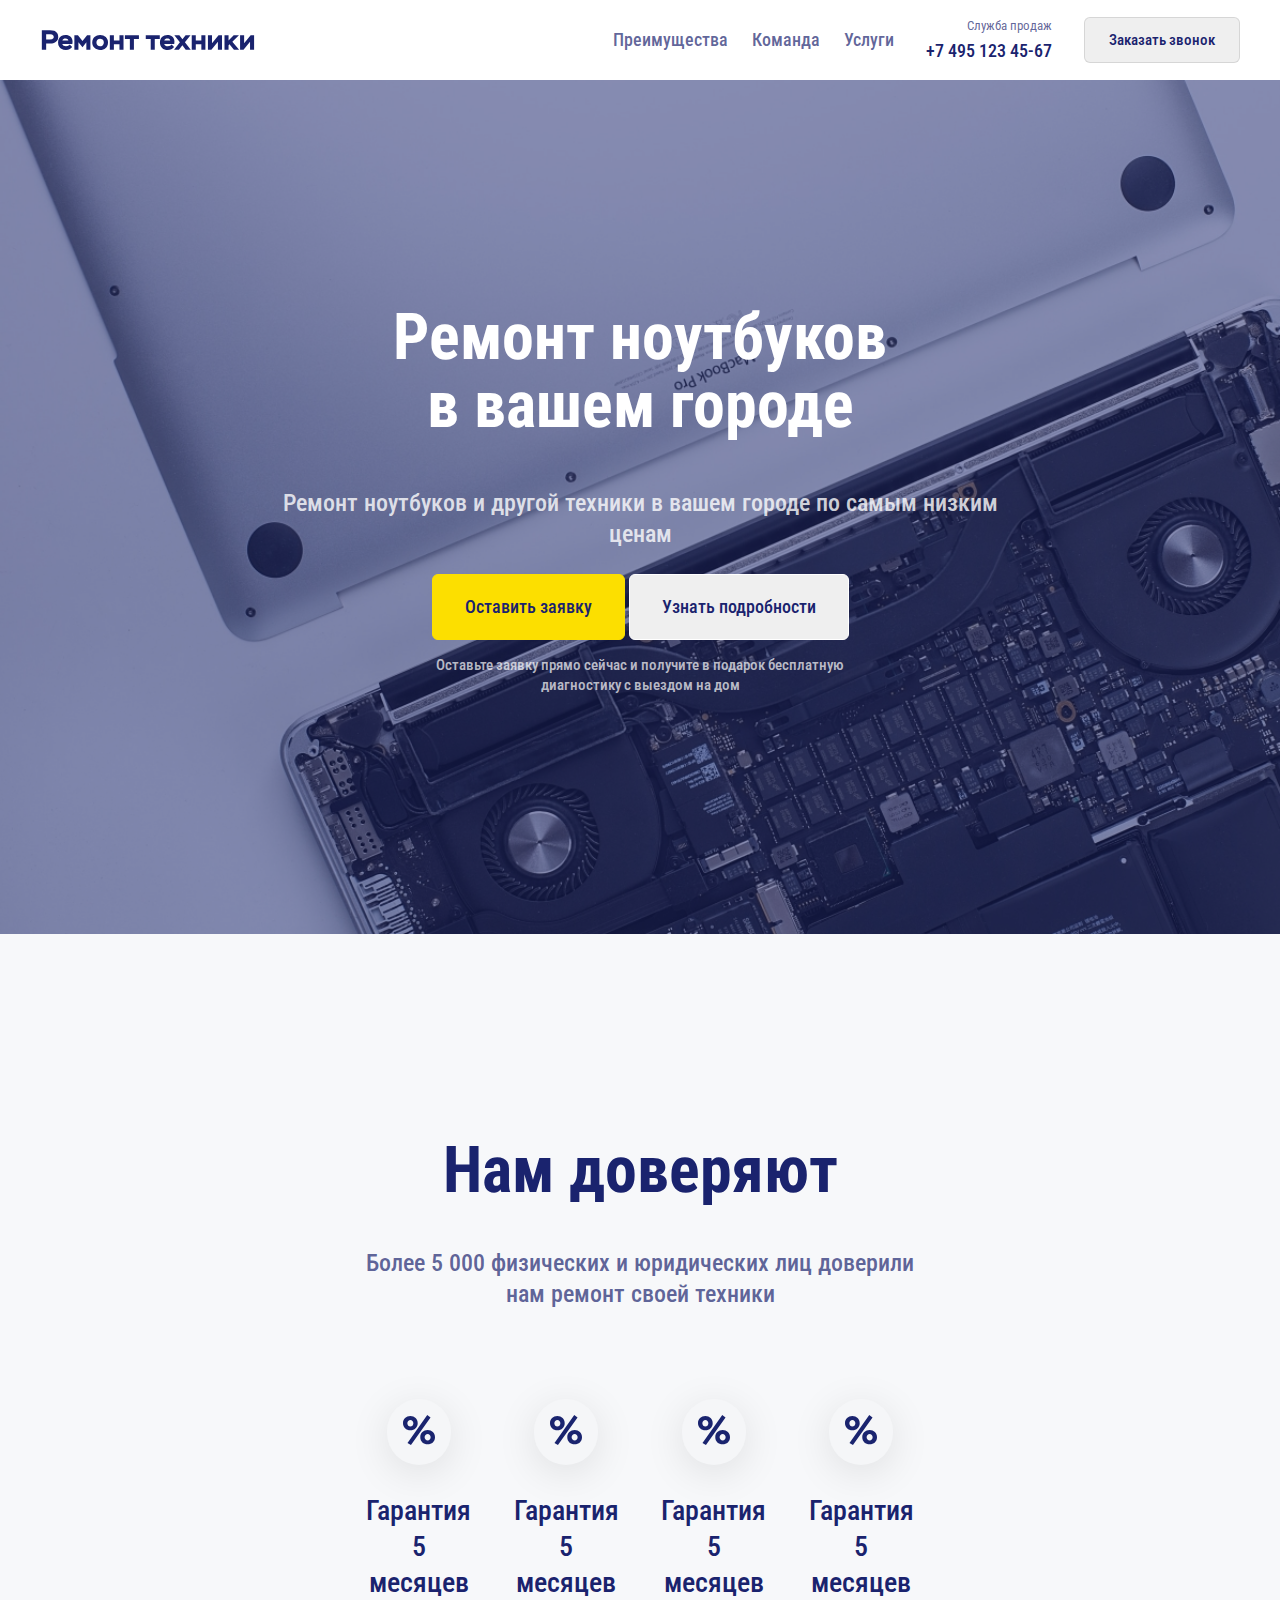
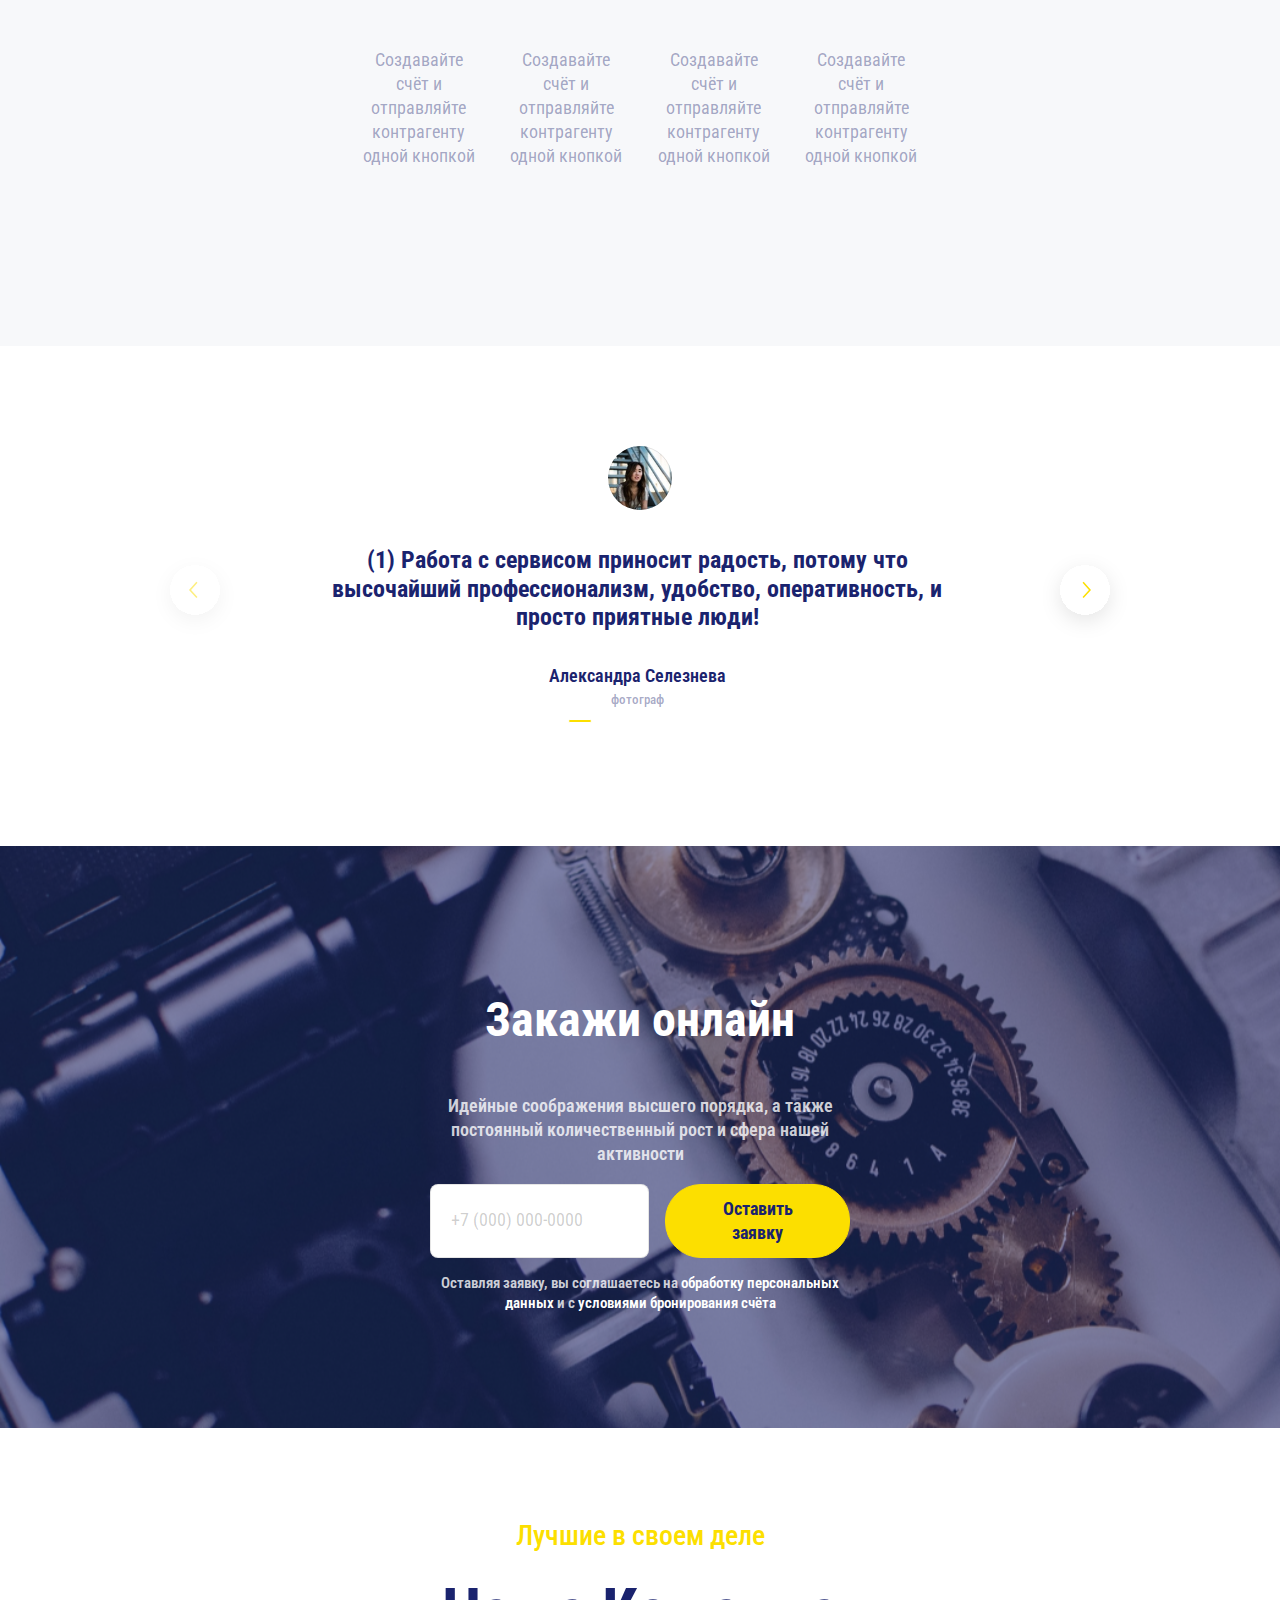
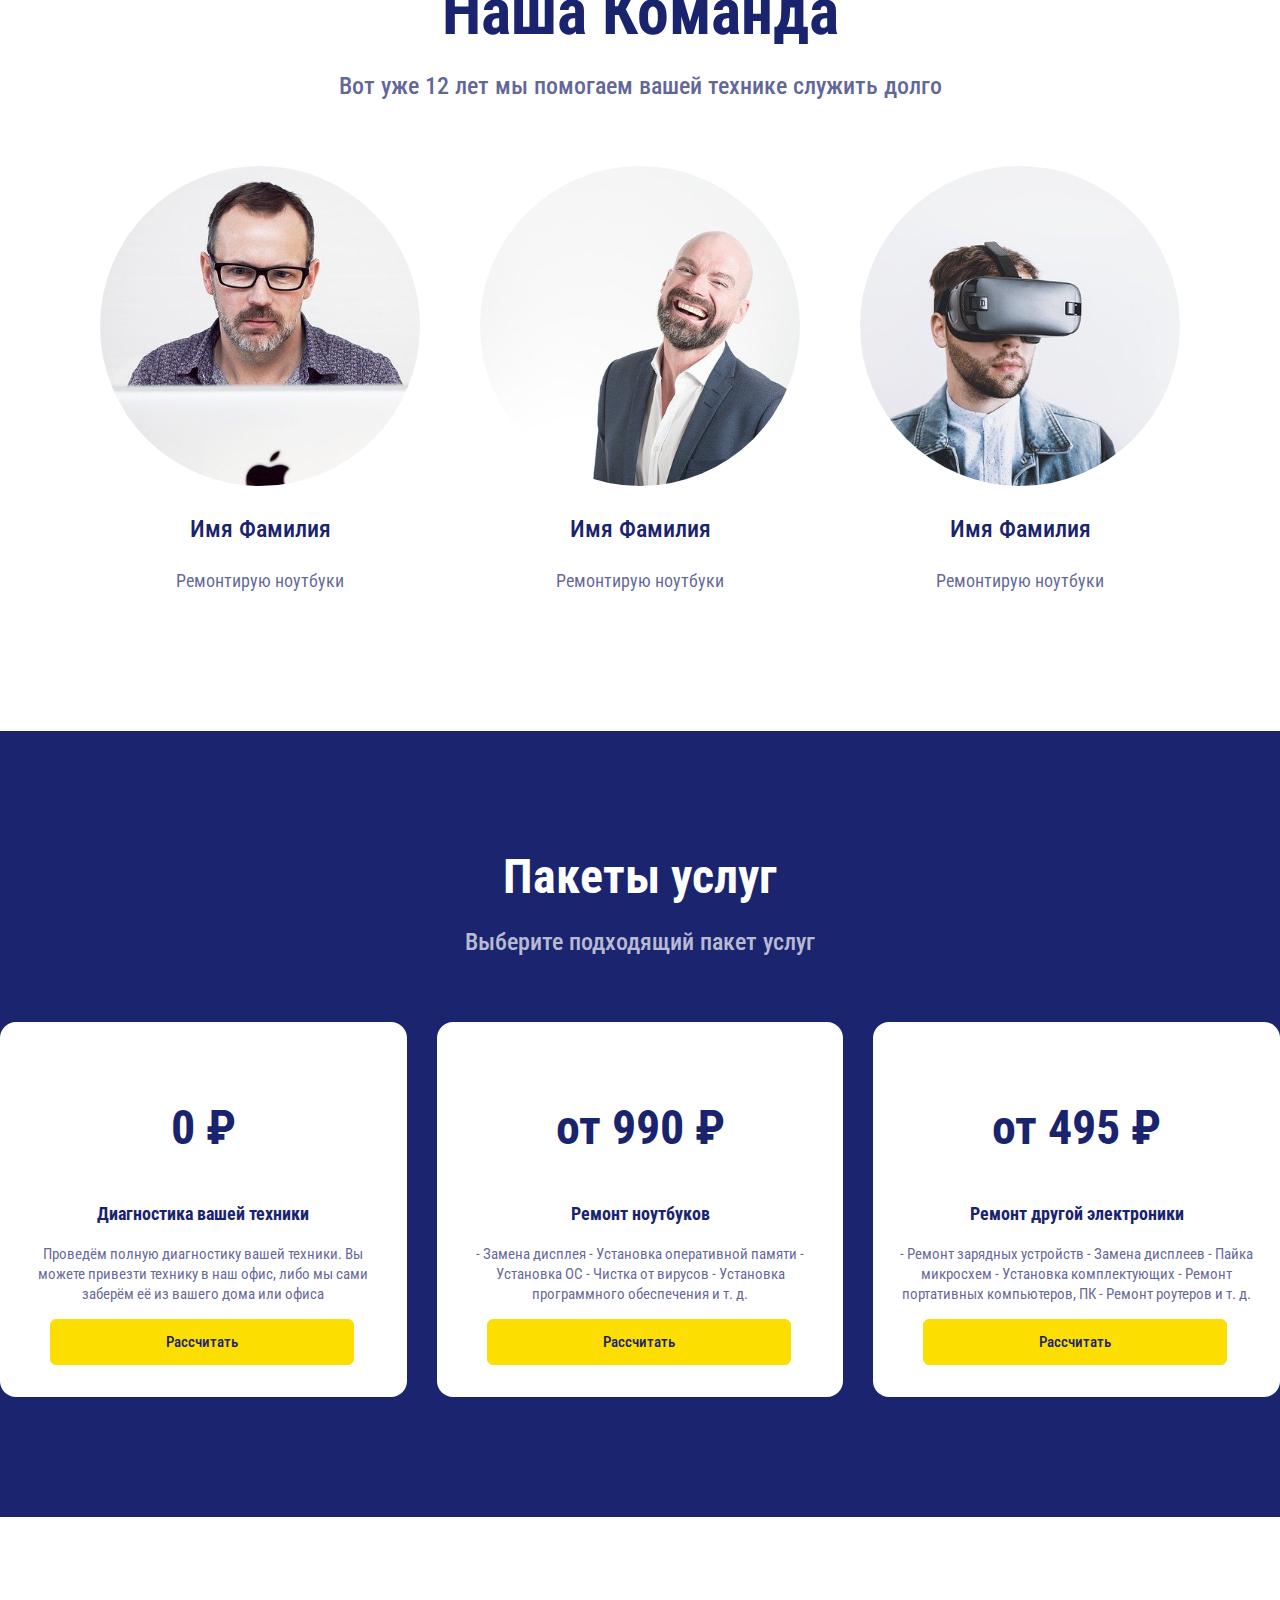
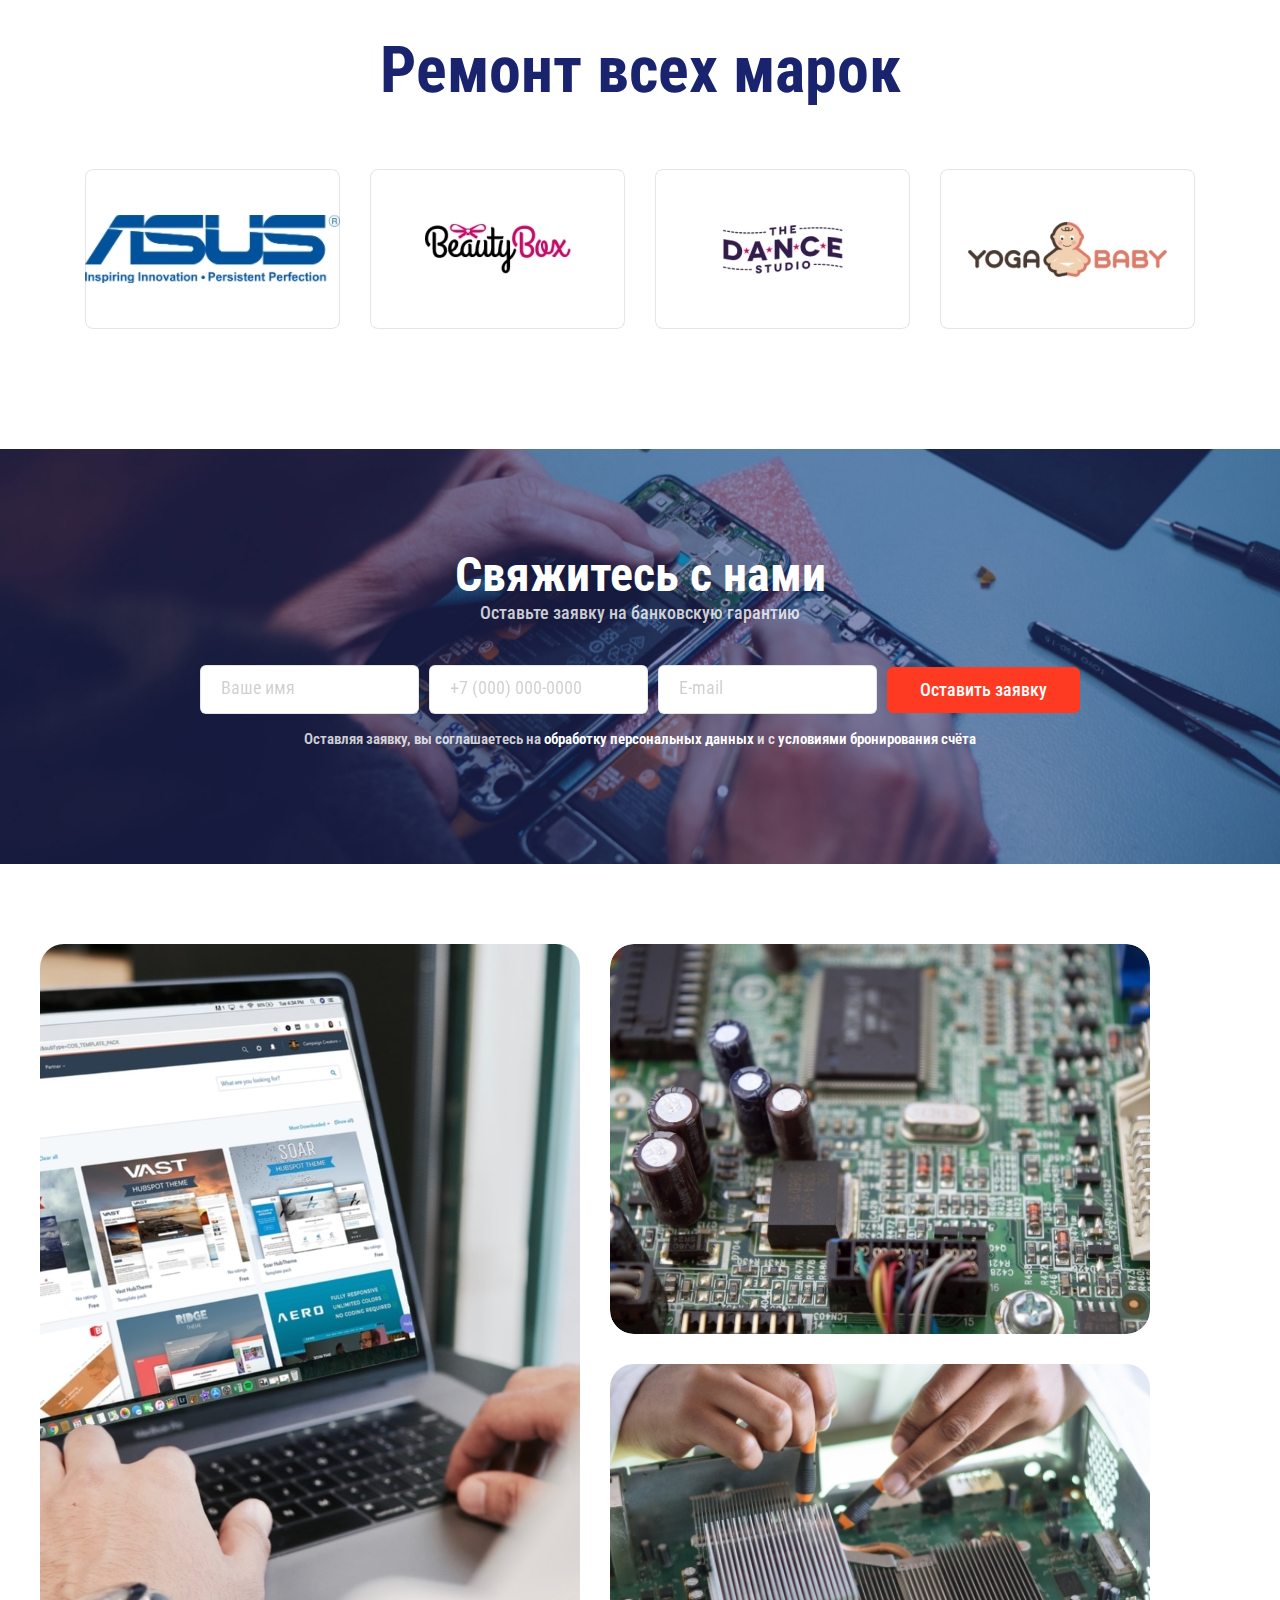
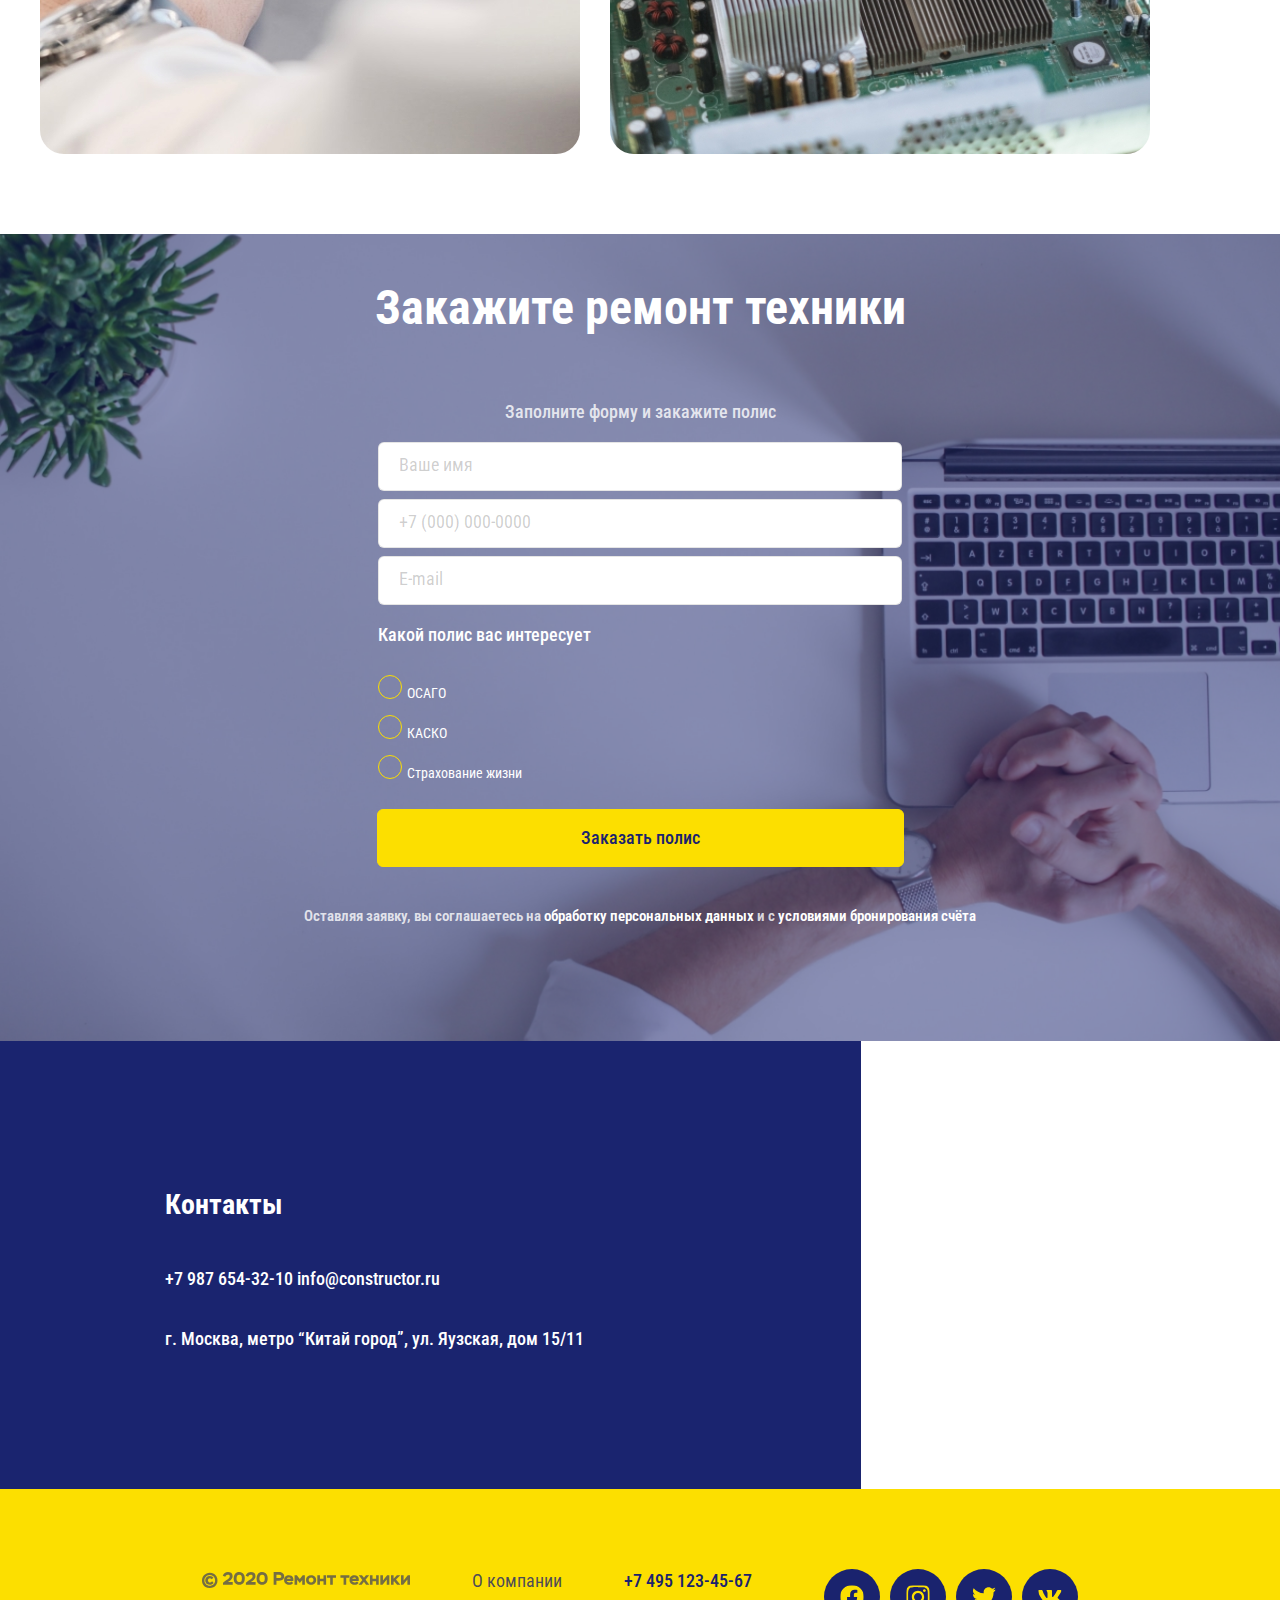
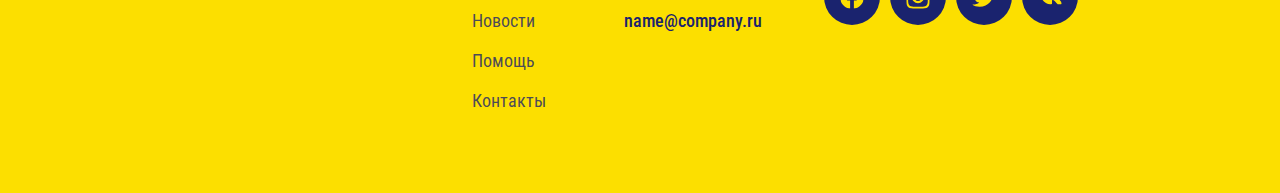
==== index.html @ 6f34d204 "first commit" ====
<!DOCTYPE html>
<html lang="en">

<head>
    <meta charset="UTF-8">
    <meta http-equiv="X-UA-Compatible" content="IE=edgr">
    <meta name="viewport" content="width=device-width, initial-scale=1.0">
    <link rel="preconnect" href="https://fonts.googleapis.com">
    <link rel="preconnect" href="https://fonts.gstatic.com" crossorigin>
    <link href="https://fonts.googleapis.com/css2?family=Roboto+Condensed:ital,wght@0,100..900;1,100..900&display=swap"
        rel="stylesheet">
    <link rel="stylesheet" href="index.css">
    <title>laptop repair</title>
</head>

<body>
    <div class="top center">
        <img src="img/logo.svg" alt="logo" class="top__logo">
        <div class="top__info">
            <div class="top__link_info">
                <a class="top__link" href="">Преимущества</a>
                <a class="top__link" href="">Команда</a>
                <a class="top__link" href="">Услуги</a>
            </div>
            <div class="top__contact_box">
                <p class="top__contact">Служба продаж</p>
                <p class="top__contact_number">+7 495 123 45-67</p>
            </div>
            <button class="top__button" type="button">Заказать звонок</button>
        </div>
    </div>
    <header class="header">
        <div class="header__box center">
            <div class="header__title">
                <h1 class="header__heading">Ремонт ноутбуков в вашем городе</h1>
                <p class="header__text">Ремонт ноутбуков и другой техники в вашем городе по самым низким ценам</p>
            </div>
            <div>
                <button class="header__button header__button_application" type="button">Оставить заявку</button>
                <button class="header__button" type="button">Узнать подробности</button>
            </div>
            <p class="header__info">Оставьте заявку прямо сейчас и получите в подарок бесплатную диагностику с
                выездом
                на дом</p>
        </div>
    </header>
    <div class="trust center">
        <div class="trust__info">
            <h1 class="trust__info_title">Нам доверяют</h1>
            <p class="trust__info_text">Более 5 000 физических и юридических лиц доверили нам ремонт своей техники</p>
        </div>
        <div class="trust__box">
            <div class="trust__box_services">
                <a class="trust__box_img" href=""><svg width="32.000000" height="30.000000" viewBox="0 0 32 30"
                        fill="none" xmlns="http://www.w3.org/2000/svg" xmlns:xlink="http://www.w3.org/1999/xlink">
                        <desc>
                            Created with Pixso.
                        </desc>
                        <defs />
                        <path id="%"
                            d="M4.49 27.91L7.95 30L27.54 2.48L24.24 0L4.49 27.91ZM0 8.14C0 12.31 3.18 15.24 7.37 15.24C11.56 15.24 14.71 12.31 14.71 8.14C14.71 3.93 11.56 1 7.37 1C3.18 1 0 3.93 0 8.14ZM4.34 8.14C4.34 6.17 5.76 4.89 7.37 4.89C8.98 4.89 10.37 6.17 10.37 8.14C10.37 10.14 9.02 11.43 7.37 11.43C5.8 11.43 4.34 10.14 4.34 8.14ZM17.28 22.21C17.28 26.39 20.47 29.35 24.66 29.35C28.81 29.35 32 26.39 32 22.21C32 18 28.81 15.12 24.66 15.12C20.47 15.12 17.28 18 17.28 22.21ZM21.62 22.21C21.62 20.21 23.04 18.93 24.66 18.93C26.23 18.93 27.65 20.21 27.65 22.21C27.65 24.18 26.27 25.46 24.66 25.46C23.08 25.46 21.62 24.18 21.62 22.21Z"
                            fill="#1A246F" fill-opacity="1.000000" fill-rule="nonzero" />
                    </svg>
                </a>
                <div class="trust__box_info">
                    <p class="trust__box_title">Гарантия 5 месяцев</p>
                    <p class="trust__box_text">Создавайте счёт и отправляйте контрагенту одной кнопкой</p>
                </div>
            </div>
            <div class="trust__box_services">
                <a class="trust__box_img" href=""><svg width="32.000000" height="30.000000" viewBox="0 0 32 30"
                        fill="none" xmlns="http://www.w3.org/2000/svg" xmlns:xlink="http://www.w3.org/1999/xlink">
                        <desc>
                            Created with Pixso.
                        </desc>
                        <defs />
                        <path id="%"
                            d="M4.49 27.91L7.95 30L27.54 2.48L24.24 0L4.49 27.91ZM0 8.14C0 12.31 3.18 15.24 7.37 15.24C11.56 15.24 14.71 12.31 14.71 8.14C14.71 3.93 11.56 1 7.37 1C3.18 1 0 3.93 0 8.14ZM4.34 8.14C4.34 6.17 5.76 4.89 7.37 4.89C8.98 4.89 10.37 6.17 10.37 8.14C10.37 10.14 9.02 11.43 7.37 11.43C5.8 11.43 4.34 10.14 4.34 8.14ZM17.28 22.21C17.28 26.39 20.47 29.35 24.66 29.35C28.81 29.35 32 26.39 32 22.21C32 18 28.81 15.12 24.66 15.12C20.47 15.12 17.28 18 17.28 22.21ZM21.62 22.21C21.62 20.21 23.04 18.93 24.66 18.93C26.23 18.93 27.65 20.21 27.65 22.21C27.65 24.18 26.27 25.46 24.66 25.46C23.08 25.46 21.62 24.18 21.62 22.21Z"
                            fill="#1A246F" fill-opacity="1.000000" fill-rule="nonzero" />
                    </svg>
                </a>
                <div class="trust__box_info">
                    <p class="trust__box_title">Гарантия 5 месяцев</p>
                    <p class="trust__box_text">Создавайте счёт и отправляйте контрагенту одной кнопкой</p>
                </div>
            </div>
            <div class="trust__box_services">
                <a class="trust__box_img" href=""><svg width="32.000000" height="30.000000" viewBox="0 0 32 30"
                        fill="none" xmlns="http://www.w3.org/2000/svg" xmlns:xlink="http://www.w3.org/1999/xlink">
                        <desc>
                            Created with Pixso.
                        </desc>
                        <defs />
                        <path id="%"
                            d="M4.49 27.91L7.95 30L27.54 2.48L24.24 0L4.49 27.91ZM0 8.14C0 12.31 3.18 15.24 7.37 15.24C11.56 15.24 14.71 12.31 14.71 8.14C14.71 3.93 11.56 1 7.37 1C3.18 1 0 3.93 0 8.14ZM4.34 8.14C4.34 6.17 5.76 4.89 7.37 4.89C8.98 4.89 10.37 6.17 10.37 8.14C10.37 10.14 9.02 11.43 7.37 11.43C5.8 11.43 4.34 10.14 4.34 8.14ZM17.28 22.21C17.28 26.39 20.47 29.35 24.66 29.35C28.81 29.35 32 26.39 32 22.21C32 18 28.81 15.12 24.66 15.12C20.47 15.12 17.28 18 17.28 22.21ZM21.62 22.21C21.62 20.21 23.04 18.93 24.66 18.93C26.23 18.93 27.65 20.21 27.65 22.21C27.65 24.18 26.27 25.46 24.66 25.46C23.08 25.46 21.62 24.18 21.62 22.21Z"
                            fill="#1A246F" fill-opacity="1.000000" fill-rule="nonzero" />
                    </svg>
                </a>
                <div class="trust__box_info">
                    <p class="trust__box_title">Гарантия 5 месяцев</p>
                    <p class="trust__box_text">Создавайте счёт и отправляйте контрагенту одной кнопкой</p>
                </div>
            </div>
            <div class="trust__box_services">
                <a class="trust__box_img" href=""><svg width="32.000000" height="30.000000" viewBox="0 0 32 30"
                        fill="none" xmlns="http://www.w3.org/2000/svg" xmlns:xlink="http://www.w3.org/1999/xlink">
                        <desc>
                            Created with Pixso.
                        </desc>
                        <defs />
                        <path id="%"
                            d="M4.49 27.91L7.95 30L27.54 2.48L24.24 0L4.49 27.91ZM0 8.14C0 12.31 3.18 15.24 7.37 15.24C11.56 15.24 14.71 12.31 14.71 8.14C14.71 3.93 11.56 1 7.37 1C3.18 1 0 3.93 0 8.14ZM4.34 8.14C4.34 6.17 5.76 4.89 7.37 4.89C8.98 4.89 10.37 6.17 10.37 8.14C10.37 10.14 9.02 11.43 7.37 11.43C5.8 11.43 4.34 10.14 4.34 8.14ZM17.28 22.21C17.28 26.39 20.47 29.35 24.66 29.35C28.81 29.35 32 26.39 32 22.21C32 18 28.81 15.12 24.66 15.12C20.47 15.12 17.28 18 17.28 22.21ZM21.62 22.21C21.62 20.21 23.04 18.93 24.66 18.93C26.23 18.93 27.65 20.21 27.65 22.21C27.65 24.18 26.27 25.46 24.66 25.46C23.08 25.46 21.62 24.18 21.62 22.21Z"
                            fill="#1A246F" fill-opacity="1.000000" fill-rule="nonzero" />
                    </svg>
                </a>
                <div class="trust__box_info">
                    <p class="trust__box_title">Гарантия 5 месяцев</p>
                    <p class="trust__box_text">Создавайте счёт и отправляйте контрагенту одной кнопкой</p>
                </div>
            </div>
        </div>
    </div>
    <div class="slider__box">
        <div class="slider" role="region" aria-label="Паттерны">
            <div class="slides" aria-live="polite">
                <div class="slide" role="group" aria-labelledby="item-1-label" id="carousel-item-1">
                    <img src="img/slider-img-1.svg" alt="слайд-1">
                    <div class="slider__info_box">
                        <p class="slide__info_text">(1) Работа с сервисом приносит радость, потому что высочайший
                            профессионализм,
                            удобство,
                            оперативность, и просто приятные люди!</p>
                        <p class="slide__info_name">Александра Селезнева</p>
                        <p class="slide__info_job">фотограф</p>
                    </div>
                </div>
                <div class="slide" role="group" aria-labelledby="item-2-label" id="carousel-item-2">
                    <img src="img/slider-img-1.svg" alt="слайд-2">
                    <div class="slider__info_box">
                        <p class="slide__info_text">(2) Работа с сервисом приносит радость, потому что высочайший
                            профессионализм,
                            удобство,
                            оперативность, и просто приятные люди!</p>
                        <p class="slide__info_name">Александра Селезнева</p>
                        <p class="slide__info_job">фотограф</p>
                    </div>
                </div>
                <div class="slide" role="group" aria-labelledby="item-3-label" id="carousel-item-3">
                    <img src="img/slider-img-1.svg" alt="слайд-3">
                    <div class="slider__info_box">
                        <p class="slide__info_text">(3) Работа с сервисом приносит радость, потому что высочайший
                            профессионализм,
                            удобство,
                            оперативность, и просто приятные люди!</p>
                        <p class="slide__info_name">Александра Селезнева</p>
                        <p class="slide__info_job">фотограф</p>
                    </div>
                </div>
                <div class="slide" role="group" aria-labelledby="item-4-label" id="carousel-item-4">
                    <img src="img/slider-img-1.svg" alt="слайд-4">
                    <div class="slider__info_box">
                        <p class="slide__info_text">(4) Работа с сервисом приносит радость, потому что высочайший
                            профессионализм,
                            удобство,
                            оперативность, и просто приятные люди!</p>
                        <p class="slide__info_name">Александра Селезнева</p>
                        <p class="slide__info_job">фотограф</p>
                    </div>
                </div>
            </div>
            <div class="controls" role="group" aria-label="Управление слайдами">
                <button class="button button-radio" type="button" aria-current="true" aria-label="Показать 1 из 4">
                </button>
                <button class="button button-radio" type="button" aria-label="Показать 2 из 4">
                </button>
                <button class="button button-radio" type="button" aria-label="Показать 3 из 4">
                </button>
                <button class="button button-radio" type="button" aria-label="Показать 4 из 4">
                </button>

                <button aria-label="Предыдущий" type="button" class="button button-prev">
                </button>
                <button aria-label="Следующий" type="button" class="button button-next">
                </button>
            </div>
        </div>
    </div>
    <div class="order">
        <div class="order__box center">
            <div class="order__box_info">
                <p class="order__box_title">Закажи онлайн</p>
                <p class="order__box_text">Идейные соображения высшего порядка, а также постоянный количественный рост и
                    сфера нашей активности
                </p>
            </div>
            <div class="order__box_contact">
                <input class="order__box_input" placeholder="+7 (000) 000-0000" type="number">
                <button class="order__box_button">Оставить заявку</button>
            </div>
            <p class="order__box_info-text">Оставляя заявку, вы соглашаетесь на <a class="order__box_info-link" href="">
                    обработку персональных
                    данных </a> и
                с <a class="order__box_info-link" href="">условиями бронирования
                    счёта</a>
            </p>
        </div>
    </div>
    <div class="team center">
        <div class="team__info">
            <p class="team__info_heading">Лучшие в своем деле</p>
            <h class="team__info_title">Наша Команда</h>
            <p class="team__info_text">Вот уже 12 лет мы помогаем вашей технике служить долго</p>
        </div>
        <div class="team__img">
            <div class="team__img_box">
                <img class="team__img_info" src="img/team-img-1.svg" alt="img1">
                <p class="team__img_name">Имя Фамилия</p>
                <p class="team__img_text">Ремонтирую ноутбуки</p>
            </div>
            <div class="team__img_box">
                <img class="team__img_info" src="img/team-img-2.svg" alt="img2">
                <p class="team__img_name">Имя Фамилия</p>
                <p class="team__img_text">Ремонтирую ноутбуки</p>
            </div>
            <div class="team__img_box">
                <img class="team__img_info" src="img/team-img-3.svg" alt="img3">
                <p class="team__img_name">Имя Фамилия</p>
                <p class="team__img_text">Ремонтирую ноутбуки</p>
            </div>
        </div>
    </div>
    <div class="services">
        <div class="services__header">
            <h1 class="services__title">Пакеты услуг</h1>
            <p class="services__text">Выберите подходящий пакет услуг</p>
        </div>
        <div class="services__price">
            <div class="services__box">
                <div class="services__box_description">
                    <p class="services__box_price">0 ₽</p>
                    <p class="services__box_title">Диагностика вашей техники</p>
                    <p class="services__box_text">Проведём полную диагностику вашей техники. Вы можете привезти
                        технику
                        в
                        наш офис, либо мы сами
                        заберём её из вашего дома или офиса</p>
                    <button class="services__box_button">Рассчитать</button>
                </div>
            </div>
            <div class="services__box">
                <div class="services__box_description">
                    <p class="services__box_price">от 990 ₽</p>
                    <p class="services__box_title">Ремонт ноутбуков</p>
                    <p class="services__box_text">- Замена дисплея - Установка оперативной памяти - Установка ОС -
                        Чистка от вирусов - Установка программного обеспечения и т. д.</p>
                    <button class="services__box_button">Рассчитать</button>
                </div>
            </div>
            <div class="services__box">
                <div class="services__box_description">
                    <p class="services__box_price">от 495 ₽</p>
                    <p class="services__box_title">Ремонт другой электроники</p>
                    <p class="services__box_text">- Ремонт зарядных устройств - Замена дисплеев - Пайка микросхем -
                        Установка комплектующих - Ремонт портативных компьютеров, ПК - Ремонт роутеров и т. д.</p>
                    <button class="services__box_button">Рассчитать</button>
                </div>
            </div>
        </div>
    </div>
    <div class="repair center">
        <p class="repair__title">Ремонт всех марок</p>
        <div class="repair__box">
            <img class="repair_img" src="img/brand-1.jpeg" alt="brand1">
            <img class="repair_img" src="img/brand-2.jpeg" alt="brand2">
            <img class="repair_img" src="img/brand-3.jpeg" alt="brand3">
            <img class="repair_img" src="img/brand-4.jpeg" alt="brand4">
        </div>
    </div>
    <div class="connection">
        <p class="connection__title">Свяжитесь с нами</p>
        <p class="connection__text">Оставьте заявку на банковскую гарантию</p>
        <div class="connection__box">
            <input class="connection__box_input" placeholder="Ваше имя" type="text">
            <input class="connection__box_input" placeholder="+7 (000) 000-0000" type="number">
            <input class="connection__box_input" placeholder="E-mail" type="text">
            <button class="connection__box_button">Оставить заявку</button>
        </div>
        <p class="order__box_info-text">Оставляя заявку, вы соглашаетесь на <a class="order__box_info-link" href="">
                обработку персональных
                данных </a> и
            с <a class="order__box_info-link" href="">условиями бронирования
                счёта</a>
        </p>
    </div>
    <div class="examples center">
        <img class="examples__img" src="img/exemples-img1.jpeg" alt="exemples1">
        <div class="examples__box">
            <img class="examples__box_img" src="img/exemples-img2.jpeg" alt="examples2">
            <img class="examples__box_img" src="img/exemples-img3.jpeg" alt="examples3">
        </div>
    </div>
    <div class="arrange">
        <div class="arrange__content center">
            <p class="arrange__title">Закажите ремонт техники</p>
            <p class="arrange__text">Заполните форму и закажите полис</p>
            <div class="arrange__content_box">
                <div class="arrange__box">
                    <input class="arrange__box_input" placeholder="Ваше имя" type="text">
                    <input class="arrange__box_input" placeholder="+7 (000) 000-0000" type="number">
                    <input class="arrange__box_input" placeholder="E-mail" type="E-mail">
                </div>
                <p class="arrange__policy_title">Какой полис вас интересует</p>
                <div class="arrange__radio">
                    <div class="arrange__radio_box">
                        <input class="radio__input" type="radio" id="any" name="abc">
                        <label class="radio__label" for="any">ОСАГО</label>
                    </div>
                    <div class="arrange__radio_box">
                        <input class="radio__input" type="radio" id="any" name="abc">
                        <label class="radio__label" for="any">КАСКО</label>
                    </div>
                    <div class="arrange__radio_box">
                        <input class="radio__input" type="radio" id="any" name="abc">
                        <label class="radio__label" for="any">Страхование жизни</label>
                    </div>
                </div>
            </div>
            <button class="arrange__button">Заказать полис</button>
            <p class="order__box_info-text">Оставляя заявку, вы соглашаетесь на <a class="order__box_info-link" href="">
                    обработку персональных
                    данных </a> и
                с <a class="order__box_info-link" href="">условиями бронирования
                    счёта</a>
            </p>
        </div>
    </div>
    <div class="map">
        <div class="map__box">
            <script type="text/javascript" charset="utf-8" async
                src="https://api-maps.yandex.ru/services/constructor/1.0/js/?um=constructor%3A6948d2fee7a65cfa66e8a2515b2b5ff3cd0859ed427d94a5c1455eff07acf9b0&amp;width=705&amp;height=400&amp;lang=ru_RU&amp;scroll=true"></script>
        </div>
        <div class="map__contact">
            <p class="map__contact_title">Контакты</p>
            <p class="map__contact_info">+7 987 654-32-10 info@constructor.ru</p>
            <p class="map__contact_info">г. Москва, метро “Китай город”, ул. Яузская, дом 15/11</p>
        </div>
    </div>
    <div class="footer">
        <img class="footer__logo" src="img/footer-logo.svg" alt="footer-logo">
        <div class="footer__info">
            <a class="footer__info_link" href="">О компании</a>
            <a class="footer__info_link" href="">Новости</a>
            <a class="footer__info_link" href="">Помощь</a>
            <a class="footer__info_link" href="">Контакты</a>
        </div>
        <div class="footer__contact">
            <a class="footer__contact_link" href="">+7 495 123-45-67</a>
            <a class="footer__contact_link" href="">name@company.ru</a>
        </div>
        <div class="footer__img">
            <img class="footer__img_info" src="img/footer-img-1.svg" alt="">
            <img class="footer__img_info" src="img/footer-img-2.svg" alt="">
            <img class="footer__img_info" src="img/footer-img-3.svg" alt="">
            <img class="footer__img_info" src="img/footer-img-4.svg" alt="">
        </div>
    </div>
    <script>
        document.addEventListener('DOMContentLoaded', function () {
            const slider = document.querySelector('.slider')
            const slides = slider.querySelectorAll('.slide')
            const activeSlides = 'slide--active'
            const slideCount = slides.length
            const controlButtons = slider.querySelectorAll('.button-radio')
            const prevButton = slider.querySelector('.button-prev')
            const nextButton = slider.querySelector('.button-next')
            const activeButton = 'active'
            const inactiveButton = 'aria-disabled'
            const currentButton = 'aria-current'
            let currentSlide = 0

            function updateSlider() {
                slides.forEach((slide, index) => {
                    if (index === currentSlide) {
                        slide.classList.add(activeSlides)
                    } else {
                        slide.classList.remove(activeSlides)
                    }
                })

                controlButtons.forEach((button, index) => {
                    if (index === currentSlide) {
                        button.classList.add(activeButton)
                        button.setAttribute(currentButton, true)
                    } else {
                        button.classList.remove(activeButton)
                        button.removeAttribute(currentButton, true)
                    }

                    prevButton.setAttribute(inactiveButton, currentSlide === 0)
                    nextButton.setAttribute(inactiveButton, currentSlide === slideCount - 1)
                })
            }

            controlButtons.forEach((button, index) => {
                button.addEventListener('click', () => {
                    if (index < slideCount) {
                        currentSlide = index
                        updateSlider()
                    }
                })
            })

            prevButton.addEventListener('click', () => {
                if (currentSlide > 0) {
                    currentSlide--
                    updateSlider()
                }
            })

            nextButton.addEventListener('click', () => {
                if (currentSlide < slideCount - 1) {
                    currentSlide++
                    updateSlider()
                }
            })

            slider.addEventListener('keydown', function (event) {
                if (event.key === 'ArrowLeft' && currentSlide > 0) {
                    currentSlide--
                    updateSlider()
                } else if (event.key === 'ArrowRight' && currentSlide < slideCount - 1) {
                    currentSlide++
                    updateSlider()
                }
            })

            updateSlider()
        })

    </script>
</body>

</html>
---- index.css ----
body {
  margin: 0;
  padding: 0;
}

.center {
  padding-left: calc(50% - 600px);
  padding-right: calc(50% - 600px);
}

.top {
  display: flex;
  align-items: center;
  justify-content: space-between;
  padding-top: 17px;
  padding-bottom: 17px;
}

.top__info {
  display: flex;
  align-items: center;
  gap: 32px;
}

.top__link {
  color: rgba(26, 35, 110, 0.7);
  font-family: Roboto Condensed;
  font-size: 18px;
  font-weight: 500;
  line-height: 24px;
  letter-spacing: 0%;
  text-align: right;
  text-decoration: none;
}

.top__contact_box {
  display: flex;
  flex-direction: column;
  gap: 4px;
}

.top__contact {
  margin: 0;
  color: rgba(26, 35, 110, 0.7);
  font-family: Roboto Condensed;
  font-size: 13px;
  font-weight: 400;
  line-height: 18px;
  letter-spacing: 0%;
  text-align: right;
}

.top__contact_number {
  margin: 0;
  color: rgb(26, 35, 110);
  font-family: Roboto Condensed;
  font-size: 18px;
  font-weight: 500;
  line-height: 24px;
  letter-spacing: 0%;
  text-align: right;
}

.top__button {
  cursor: pointer;
  padding: 12px 24px 12px 24px;
  box-sizing: border-box;
  border: 1px solid rgba(0, 0, 0, 0.1);
  border-radius: 6px;
  color: rgb(26, 35, 110);
  font-family: Roboto Condensed;
  font-size: 15px;
  font-weight: 500;
  line-height: 20px;
  letter-spacing: 0%;
  text-align: left;
  transition-duration: 0.5s;
}

.top__button:hover {
  color: white;
  background-color: rgb(26, 35, 110);
}

.top__link_info {
  display: flex;
  gap: 24px;
}

.header {
  background-image: url(img/top-background-img.jpeg);
  background-repeat: no-repeat;
  background-size: cover;
}

.header__box {
  padding: 224px 260px 224px 260px;
  background: rgba(26, 35, 110, 0.5);
  display: flex;
  flex-direction: column;
  align-items: center;
}

.header__title {
  gap: 24px;
  display: flex;
  flex-direction: column;
  align-items: center;
}

.header__heading {
  margin: 0;
  width: 500px;
  color: rgb(255, 255, 255);
  font-family: Roboto Condensed;
  font-size: 64px;
  font-weight: 700;
  line-height: 68px;
  letter-spacing: 0%;
  text-align: center;
}

.header__text {
  color: rgba(255, 255, 255, 0.8);
  font-family: Roboto Condensed;
  font-size: 24px;
  font-weight: 500;
  line-height: 130%;
  letter-spacing: 0%;
  text-align: center;
}

.header__button {
  cursor: pointer;
  border: 1px solid white;
  box-sizing: border-box;
  border-radius: 6px;
  padding: 20px 32px 20px 32px;
  color: rgb(26, 35, 110);
  font-family: Roboto Condensed;
  font-size: 18px;
  font-weight: 500;
  line-height: 24px;
  letter-spacing: 0%;
  text-align: center;
  transition-duration: 0.5s;
}

.header__button:hover {
  background-color: rgb(26, 35, 110);
  color: white;
  border: 1px solid rgb(26, 35, 110);
}

.header__button_application {
  border: 1px solid rgb(252, 223, 0);
  background: rgb(252, 223, 0);
}

.header__button_application:hover {
  border: 1px solid rgb(26, 35, 110);
  background-color: rgb(26, 35, 110);
  color: rgb(252, 223, 0);
}

.header__info {
  width: 466px;
  color: rgba(255, 255, 255, 0.7);
  font-family: Roboto Condensed;
  font-size: 15px;
  font-weight: 500;
  line-height: 20px;
  letter-spacing: 0%;
  text-align: center;
}

.trust {
  display: flex;
  flex-direction: column;
  gap: 64px;
  background: rgb(247, 248, 250);
  padding: 160px 360px 160px 360px;
}

.trust__info_title {
  color: rgb(26, 35, 110);
  font-family: Roboto Condensed;
  font-size: 64px;
  font-weight: 700;
  line-height: 68px;
  letter-spacing: 0%;
  text-align: center;
}

.trust__info_text {
  color: rgba(26, 35, 110, 0.7);
  font-family: Roboto Condensed;
  font-size: 24px;
  font-weight: 500;
  line-height: 130%;
  letter-spacing: 0%;
  text-align: center;
}

.trust__box {
  display: flex;
  gap: 30px;
}

.trust__box_services {
  display: flex;
  flex-direction: column;
  align-items: center;
}

.trust__box_img {
  padding: 16px;
  border-radius: 40px;
  box-shadow: 0px 8px 40px 0px rgba(0, 0, 0, 0.1);
  background: rgb(255, 255, 255);
  color: rgb(26, 36, 111);
  background: rgb(245, 246, 248);
}

.trust__box_info {
  display: flex;
  flex-direction: column;
  align-items: center;
}

.trust__box_title {
  color: rgb(26, 35, 110);
  font-family: Roboto Condensed;
  font-size: 28px;
  font-weight: 500;
  line-height: 130%;
  letter-spacing: 0%;
  text-align: center;
}

.trust__box_text {
  color: rgba(26, 35, 110, 0.4);
  font-family: Roboto Condensed;
  font-size: 18px;
  font-weight: 400;
  line-height: 24px;
  letter-spacing: 0%;
  text-align: center;
}

.order {
  background-image: url(img/order-background-img.png);
  background-repeat: no-repeat;
  background-size: cover;
}

.order__box {
  background: rgba(26, 35, 110, 0.5);
  display: flex;
  flex-direction: column;
  align-items: center;
  padding: 100px 430px 100px 430px;
}

.order__box_title {
  color: rgb(255, 255, 255);
  font-family: Roboto Condensed;
  font-size: 48px;
  font-weight: 700;
  line-height: 52px;
  letter-spacing: 0%;
  text-align: center;
}

.order__box_text {
  color: rgba(255, 255, 255, 0.8);
  font-family: Roboto Condensed;
  font-size: 18px;
  font-weight: 600;
  line-height: 24px;
  letter-spacing: 0%;
  text-align: center;
}

.order__box_contact {
  display: flex;
  gap: 16px;
}

.order__box_input {
  padding: 16px 20px 16px 20px;
  box-sizing: border-box;
  border: 1px solid rgba(0, 0, 0, 0.1);
  border-radius: 8px;
  background: rgb(255, 255, 255);
}

.order__box_input::-moz-placeholder {
  color: rgba(0, 0, 0, 0.2);
  font-family: Roboto Condensed;
  font-size: 18px;
  font-weight: 400;
  line-height: 24px;
  letter-spacing: 0%;
  text-align: left;
}

.order__box_input::placeholder {
  color: rgba(0, 0, 0, 0.2);
  font-family: Roboto Condensed;
  font-size: 18px;
  font-weight: 400;
  line-height: 24px;
  letter-spacing: 0%;
  text-align: left;
}

.order__box_button {
  cursor: pointer;
  border: 1px solid rgb(252, 223, 0);
  padding: 12px 32px 12px 32px;
  border-radius: 36px;
  background: rgb(252, 223, 0);
  color: rgb(26, 35, 110);
  font-family: Roboto Condensed;
  font-size: 18px;
  font-weight: 700;
  line-height: 24px;
  letter-spacing: 0%;
  text-align: center;
  transition-duration: 0.5s;
}

.order__box_button:hover {
  border: 1px solid rgb(26, 35, 110);
  background-color: rgb(26, 35, 110);
  color: rgb(252, 223, 0);
}

.order__box_info-text {
  color: rgba(255, 255, 255, 0.8);
  font-family: Roboto Condensed;
  font-size: 15px;
  font-weight: 600;
  line-height: 20px;
  letter-spacing: 0%;
  text-align: center;
}

.order__box_info-link {
  text-decoration: none;
  color: rgb(255, 255, 255);
  font-family: Roboto Condensed;
  font-size: 15px;
  font-weight: 600;
  line-height: 20px;
  letter-spacing: 0%;
  text-align: center;
}

.team {
  padding-top: 90px;
  padding-bottom: 120px;
}

.team__info {
  display: flex;
  flex-direction: column;
  align-items: center;
}

.team__img {
  display: flex;
  align-items: center;
  justify-content: space-evenly;
  flex-direction: row;
}

.team__info_heading {
  margin: 0px;
  color: rgb(252, 223, 0);
  font-family: Roboto Condensed;
  font-size: 28px;
  font-weight: 500;
  line-height: 130%;
  letter-spacing: 0%;
  text-align: center;
}

.team__info_title {
  margin-top: 24px;
  color: rgb(26, 35, 110);
  font-family: Roboto Condensed;
  font-size: 64px;
  font-weight: 700;
  line-height: 68px;
  letter-spacing: 0%;
  text-align: center;
}

.team__info_text {
  color: rgba(26, 35, 110, 0.7);
  font-family: Roboto Condensed;
  font-size: 24px;
  font-weight: 500;
  line-height: 130%;
  letter-spacing: 0%;
  text-align: center;
  margin: 0px;
  padding-top: 24px;
  padding-bottom: 64px;
}

.team__img_name {
  color: rgb(26, 35, 110);
  font-family: Roboto Condensed;
  font-size: 24px;
  font-weight: 500;
  line-height: 130%;
  letter-spacing: 0%;
  text-align: center;
}

.team__img_text {
  color: rgba(26, 35, 110, 0.7);
  font-family: Roboto Condensed;
  font-size: 18px;
  font-weight: 400;
  line-height: 24px;
  letter-spacing: 0%;
  text-align: center;
}

.services {
  background: rgb(26, 36, 111);
  display: flex;
  flex-direction: column;
  padding-top: 120px;
  padding-bottom: 120px;
}

.services__title {
  margin: 0px;
  padding-bottom: 24px;
  color: rgb(255, 255, 255);
  font-family: Roboto Condensed;
  font-size: 48px;
  font-weight: 700;
  line-height: 52px;
  letter-spacing: 0%;
  text-align: center;
}

.services__text {
  margin: 0px;
  color: rgba(255, 255, 255, 0.7);
  font-family: Roboto Condensed;
  font-size: 24px;
  font-weight: 500;
  line-height: 130%;
  letter-spacing: 0%;
  text-align: center;
  margin-bottom: 64px;
}

.services__price {
  display: flex;
  justify-content: center;
  flex-direction: row;
  gap: 30px;
}

.services__box {
  padding-bottom: 32px;
  display: flex;
  width: 360px;
  border-radius: 16px;
  background: rgb(255, 255, 255);
  padding: 32px 25px 32px 25px;
}

.services__box_price {
  color: rgb(26, 35, 110);
  font-family: Roboto Condensed;
  font-size: 48px;
  font-weight: 700;
  line-height: 52px;
  letter-spacing: 0%;
  text-align: center;
}

.services__box_title {
  color: rgb(26, 35, 110);
  font-family: Roboto Condensed;
  font-size: 18px;
  font-weight: 700;
  line-height: 24px;
  letter-spacing: 0%;
  text-align: center;
}

.services__box_text {
  color: rgba(26, 35, 110, 0.7);
  font-family: Roboto Condensed;
  font-size: 15px;
  font-weight: 400;
  line-height: 20px;
  letter-spacing: 0%;
  text-align: center;
}

.services__box_button {
  border: 1px solid rgb(252, 223, 0);
  padding: 12px 115px 12px 115px;
  border-radius: 6px;
  background: rgb(252, 223, 0);
  color: rgb(26, 35, 110);
  font-family: Roboto Condensed;
  font-size: 15px;
  font-weight: 500;
  line-height: 20px;
  letter-spacing: 0%;
  text-align: center;
  margin-left: 25px;
  cursor: pointer;
  transition-duration: 0.5s;
}

.services__box_button:hover {
  border: 1px solid rgb(26, 35, 110);
  background-color: rgb(26, 35, 110);
  color: rgb(252, 223, 0);
}

.repair__title {
  margin: 0px;
  color: rgb(26, 35, 110);
  font-family: Roboto Condensed;
  font-size: 64px;
  font-weight: 700;
  line-height: 68px;
  letter-spacing: 0%;
  text-align: center;
  padding-bottom: 64px;
}

.repair {
  display: flex;
  flex-direction: column;
  align-items: center;
  padding-top: 120px;
  padding-bottom: 120px;
}

.repair__box {
  display: flex;
  gap: 30px;
}

.connection {
  background-image: url(img/connection-background-img.jpeg);
  background-size: cover;
  background-repeat: no-repeat;
  display: flex;
  flex-direction: column;
  align-items: center;
  padding-top: 100px;
  padding-bottom: 100px;
}

.connection__title {
  margin: 0px;
  color: rgb(255, 255, 255);
  font-family: Roboto Condensed;
  font-size: 48px;
  font-weight: 700;
  line-height: 52px;
  letter-spacing: 0%;
  text-align: center;
}

.connection__text {
  margin: 0px;
  color: rgba(255, 255, 255, 0.8);
  font-family: Roboto Condensed;
  font-size: 18px;
  font-weight: 500;
  line-height: 24px;
  letter-spacing: 0%;
  text-align: center;
  padding-bottom: 40px;
}

.connection__box {
  display: flex;
  flex-direction: row;
  align-items: center;
  gap: 10px;
}

.connection__box_input {
  padding: 16px 20px 16px 20px;
  box-sizing: border-box;
  border: 1px solid rgba(0, 0, 0, 0.1);
  border-radius: 6px;
  background: rgb(255, 255, 255);
}

.connection__box_input::-moz-placeholder {
  color: rgba(0, 0, 0, 0.2);
  font-family: Roboto Condensed;
  font-size: 18px;
  font-weight: 400;
  line-height: 24px;
  letter-spacing: 0%;
  text-align: left;
}

.connection__box_input::placeholder {
  color: rgba(0, 0, 0, 0.2);
  font-family: Roboto Condensed;
  font-size: 18px;
  font-weight: 400;
  line-height: 24px;
  letter-spacing: 0%;
  text-align: left;
}

.connection__box_button {
  border: 0.5px solid rgb(255, 58, 35);
  border-radius: 6px;
  background: rgb(255, 58, 35);
  padding: 10px 32px 10px 32px;
  color: rgb(255, 255, 255);
  font-family: Roboto Condensed;
  font-size: 18px;
  font-weight: 500;
  line-height: 24px;
  letter-spacing: 0%;
  text-align: center;
  cursor: pointer;
  transition-duration: 0.5s;
}

.connection__box_button:hover {
  border: 0.5px solid rgb(255, 255, 255);
  background-color: rgb(255, 255, 255);
  color: rgb(255, 58, 35);
}

.examples {
  gap: 30px;
  display: flex;
  flex-direction: row;
  align-items: center;
  padding-top: 80px;
  padding-bottom: 80px;
}

.examples__img {
  border-radius: 24px;
  background: url(chip-1844386_1280);
}

.examples__box {
  display: flex;
  flex-direction: column;
  gap: 30px;
}

.examples__box_img {
  border-radius: 24px;
  background: url(chip-1844386_1280);
}

.arrange {
  background-image: url(img/Form\ _\ 06\ _\ Desktop.jpeg);
  background-repeat: no-repeat;
  background-size: cover;
}

.arrange__content {
  background: rgba(26, 35, 110, 0.5);
  display: flex;
  flex-direction: column;
  align-items: center;
  padding-bottom: 100px;
}

.arrange__content_box {
  display: flex;
  flex-direction: column;
}

.arrange__title {
  color: rgb(255, 255, 255);
  font-family: Roboto Condensed;
  font-size: 48px;
  font-weight: 700;
  line-height: 52px;
  letter-spacing: 0%;
  text-align: center;
}

.arrange__text {
  color: rgba(255, 255, 255, 0.8);
  font-family: Roboto Condensed;
  font-size: 18px;
  font-weight: 500;
  line-height: 24px;
  letter-spacing: 0%;
  text-align: center;
}

.arrange__box {
  display: flex;
  flex-direction: column;
  gap: 8px;
}

.arrange__box_input {
  box-sizing: border-box;
  border: 1px solid rgba(0, 0, 0, 0.1);
  border-radius: 6px;
  background: rgb(255, 255, 255);
  padding: 16px 325px 16px 20px;
}

.arrange__box_input::-moz-placeholder {
  color: rgba(0, 0, 0, 0.2);
  font-family: Roboto Condensed;
  font-size: 18px;
  font-weight: 400;
  line-height: 24px;
  letter-spacing: 0%;
  text-align: left;
}

.arrange__box_input::placeholder {
  color: rgba(0, 0, 0, 0.2);
  font-family: Roboto Condensed;
  font-size: 18px;
  font-weight: 400;
  line-height: 24px;
  letter-spacing: 0%;
  text-align: left;
}

.arrange__policy_title {
  color: rgb(255, 255, 255);
  font-family: Roboto Condensed;
  font-size: 18px;
  font-weight: 500;
  line-height: 24px;
  letter-spacing: 0%;
  text-align: left;
}

.arrange__button {
  border: 1px solid rgb(252, 223, 0);
  margin-top: 24px;
  margin-bottom: 24px;
  padding: 16px 203px 16px 203px;
  border-radius: 6px;
  background: rgb(252, 223, 0);
  color: rgb(26, 35, 110);
  font-family: Roboto Condensed;
  font-size: 18px;
  font-weight: 500;
  line-height: 24px;
  letter-spacing: 0%;
  text-align: center;
  cursor: pointer;
  transition-duration: 0.5s;
}

.arrange__button:hover {
  border: 1px solid rgb(26, 35, 110);
  background-color: rgb(26, 35, 110);
  color: rgb(252, 223, 0);
}

.arrange__radio_box {
  display: flex;
  align-items: center;
  gap: 10px;
  margin-top: 16px;
}

.radio__input {
  display: none;
}

.radio__label {
  color: rgb(255, 255, 255);
  font-family: Roboto Condensed;
  font-size: 18px;
  font-weight: 400;
  line-height: 24px;
  letter-spacing: 0%;
  text-align: left;
  display: flex;
  align-items: center;
  cursor: pointer;
  position: relative;
  padding-left: 29px;
  font-size: 14px;
}

input[type=radio] + label::before {
  content: "";
  position: absolute;
  left: 0;
  top: -6px;
  width: 24px;
  height: 24px;
  box-sizing: border-box;
  border: 1px solid rgb(252, 223, 0);
  border-radius: 60px;
  background-repeat: no-repeat;
  background-position: center;
}

input[type=radio]:checked + label::before {
  border: 1px solid rgb(252, 223, 0);
  background: rgb(252, 223, 0);
  background-image: url(img/Rectangle.svg);
  background-repeat: no-repeat;
  background-position: center;
  border-color: #000;
}

.map {
  display: flex;
}

.map__contact {
  display: flex;
  background: rgb(26, 36, 111);
  padding: 120px 277px 120px 165px;
  flex-direction: column;
}

.map__contact_title {
  color: rgb(255, 255, 255);
  font-family: Roboto Condensed;
  font-size: 28px;
  font-weight: 700;
  line-height: 32px;
  letter-spacing: 0%;
  text-align: left;
}

.map__contact_info {
  color: rgb(255, 255, 255);
  font-family: Roboto Condensed;
  font-size: 18px;
  font-weight: 500;
  line-height: 24px;
  letter-spacing: 0%;
  text-align: left;
}

.footer {
  display: flex;
  background: rgb(252, 223, 0);
  flex-direction: row;
  justify-content: space-evenly;
  padding: 80px 140px 80px 140px;
}

.footer__logo {
  padding-bottom: 122px;
}

.footer__info {
  display: flex;
  flex-direction: column;
  gap: 16px;
}

.footer__info_link {
  text-decoration: none;
  color: rgba(26, 35, 110, 0.8);
  font-family: Roboto Condensed;
  font-size: 18px;
  font-weight: 400;
  line-height: 24px;
  letter-spacing: 0%;
  text-align: left;
}

.footer__contact {
  display: flex;
  flex-direction: column;
  gap: 16px;
}

.footer__contact_link {
  text-decoration: none;
  color: rgb(26, 35, 110);
  font-family: Roboto Condensed;
  font-size: 18px;
  font-weight: 500;
  line-height: 24px;
  letter-spacing: 0%;
  text-align: left;
}

.footer__img {
  display: flex;
  flex-direction: row;
  gap: 10px;
}

.footer__img_info {
  width: 56px;
  height: 56px;
}

.controls {
  margin-block-end: 20px;
}

.button {
  cursor: pointer;
  -webkit-user-select: none;
     -moz-user-select: none;
          user-select: none;
}

.button-radio {
  background-color: transparent;
  margin: 0;
  padding: 0;
  inline-size: 24px;
  block-size: 4px;
  border-radius: 2px;
  border: 1px solid #FFFFFF;
}

.button-radio + .button-radio {
  margin-inline-start: 12px;
}

.button-radio.active {
  background: rgb(252, 223, 0);
  pointer-events: none;
}

.button-radio:focus-visible {
  outline: 3px solid white;
  outline-offset: -1px;
}

.button-prev,
.button-next {
  position: absolute;
  inset-block-start: 50%;
  transform: translateY(-50%);
  border: none;
  inline-size: 110px;
  block-size: 110px;
  background-color: transparent;
  background-image: url(./img/slider-button.svg);
  background-repeat: no-repeat;
  background-size: contain;
}

.button-prev[aria-disabled=true],
.button-next[aria-disabled=true] {
  opacity: 0.5;
  pointer-events: none;
}

.button-prev {
  inset-inline-start: -50px;
}

.button-next {
  inset-inline-end: -50px;
  transform: translateY(-50%) rotateY(180deg);
  transform-origin: center;
}

.slide-img {
  display: block;
  inline-size: 100%;
  block-size: 225px;
  max-block-size: 225px;
  -o-object-fit: cover;
     object-fit: cover;
}

.slider {
  display: flex;
  flex-direction: column;
  align-items: center;
  max-inline-size: 900px;
  inline-size: 100%;
  position: relative;
}

.slides {
  inline-size: 74%;
}

.slider__info_box {
  width: 660px;
}

.slide {
  display: none;
  text-align: center;
}

.slide--active {
  display: block;
}

.slide__info_text {
  padding-top: 32px;
  margin: 0px;
  color: rgb(26, 35, 110);
  font-family: Roboto Condensed;
  font-size: 24px;
  font-weight: 700;
  line-height: 120%;
  letter-spacing: 0%;
  text-align: center;
}

.slide__info_name {
  padding-top: 32px;
  margin: 0px;
  color: rgb(26, 35, 110);
  font-family: Roboto Condensed;
  font-size: 18px;
  font-weight: 600;
  line-height: 24px;
  letter-spacing: 0%;
  text-align: center;
}

.slide__info_job {
  padding-top: 4px;
  margin: 0px;
  color: rgba(26, 35, 110, 0.4);
  font-family: Roboto Condensed;
  font-size: 13px;
  font-weight: 500;
  line-height: 16px;
  letter-spacing: 0%;
  text-align: center;
}

.slider__box {
  padding: 100px 80px 100px 80px;
  display: flex;
  flex-direction: column;
  align-items: center;
}/*# sourceMappingURL=index.css.map */
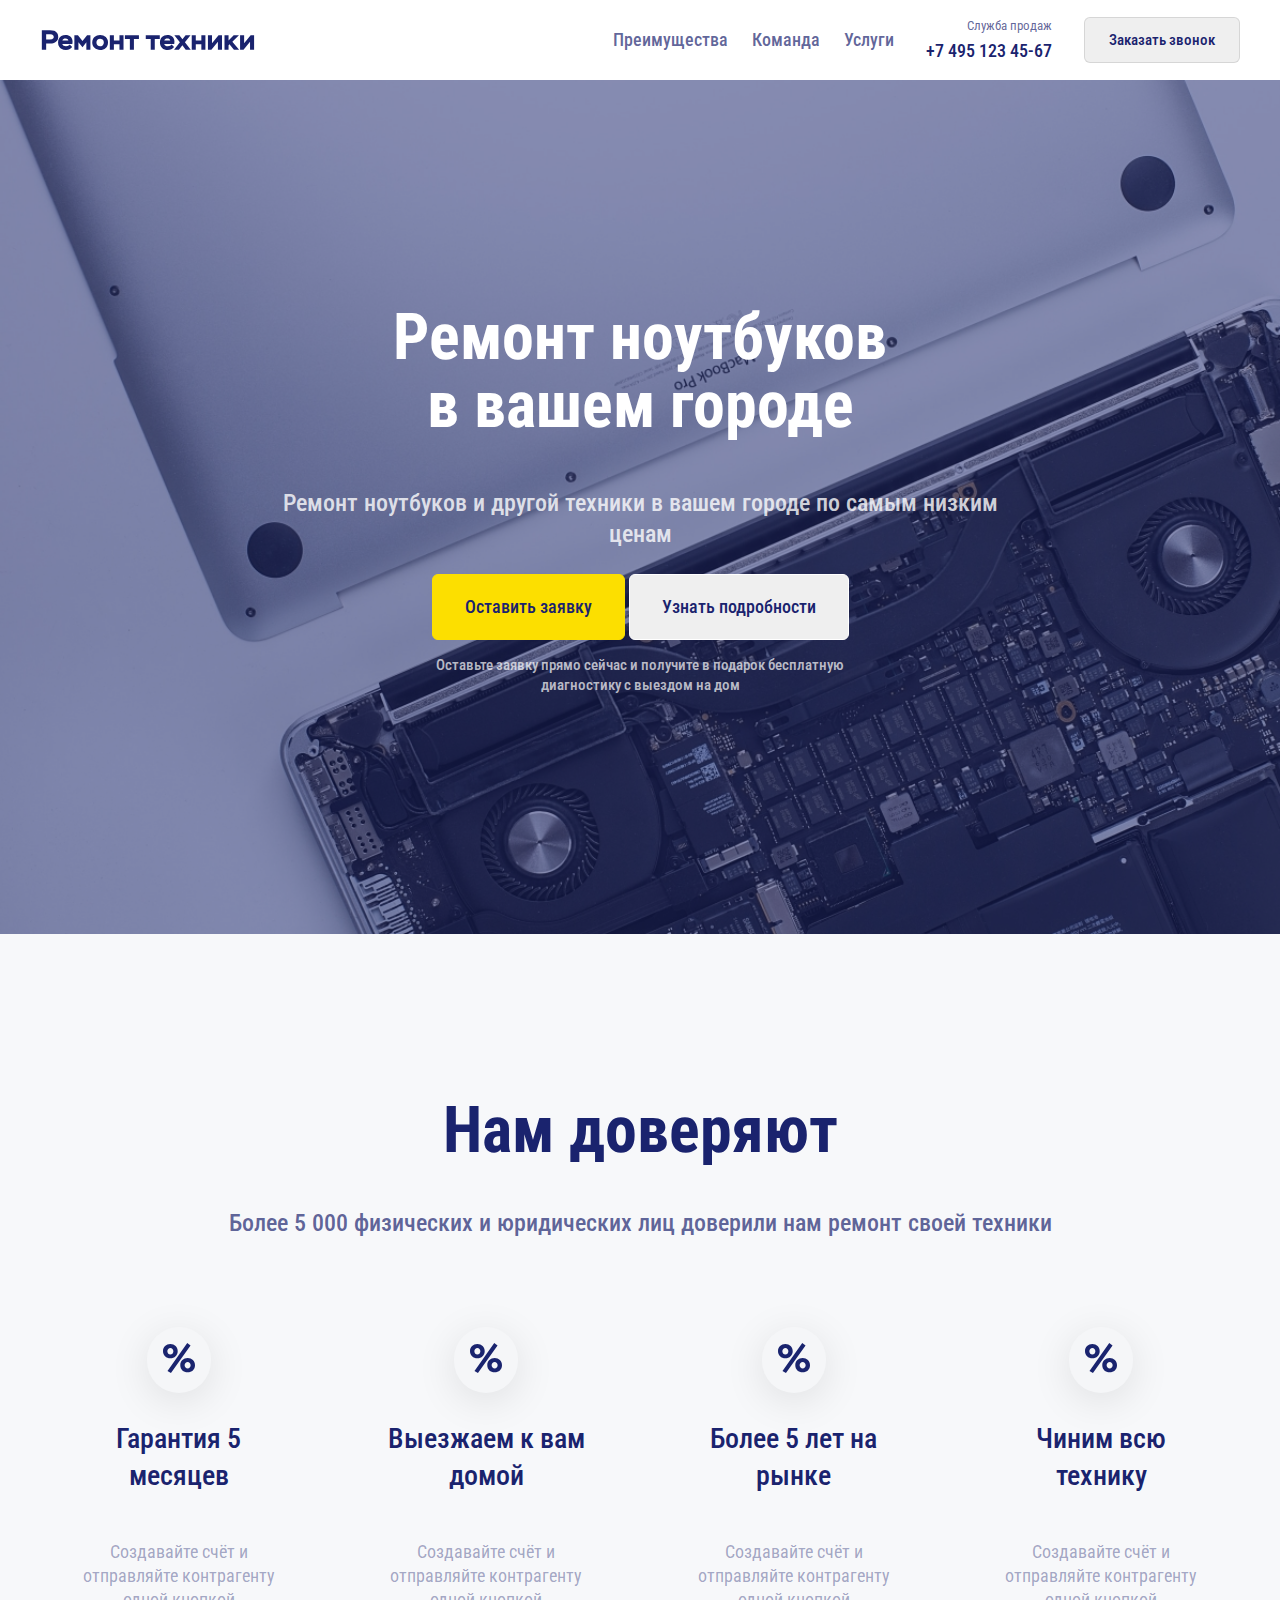
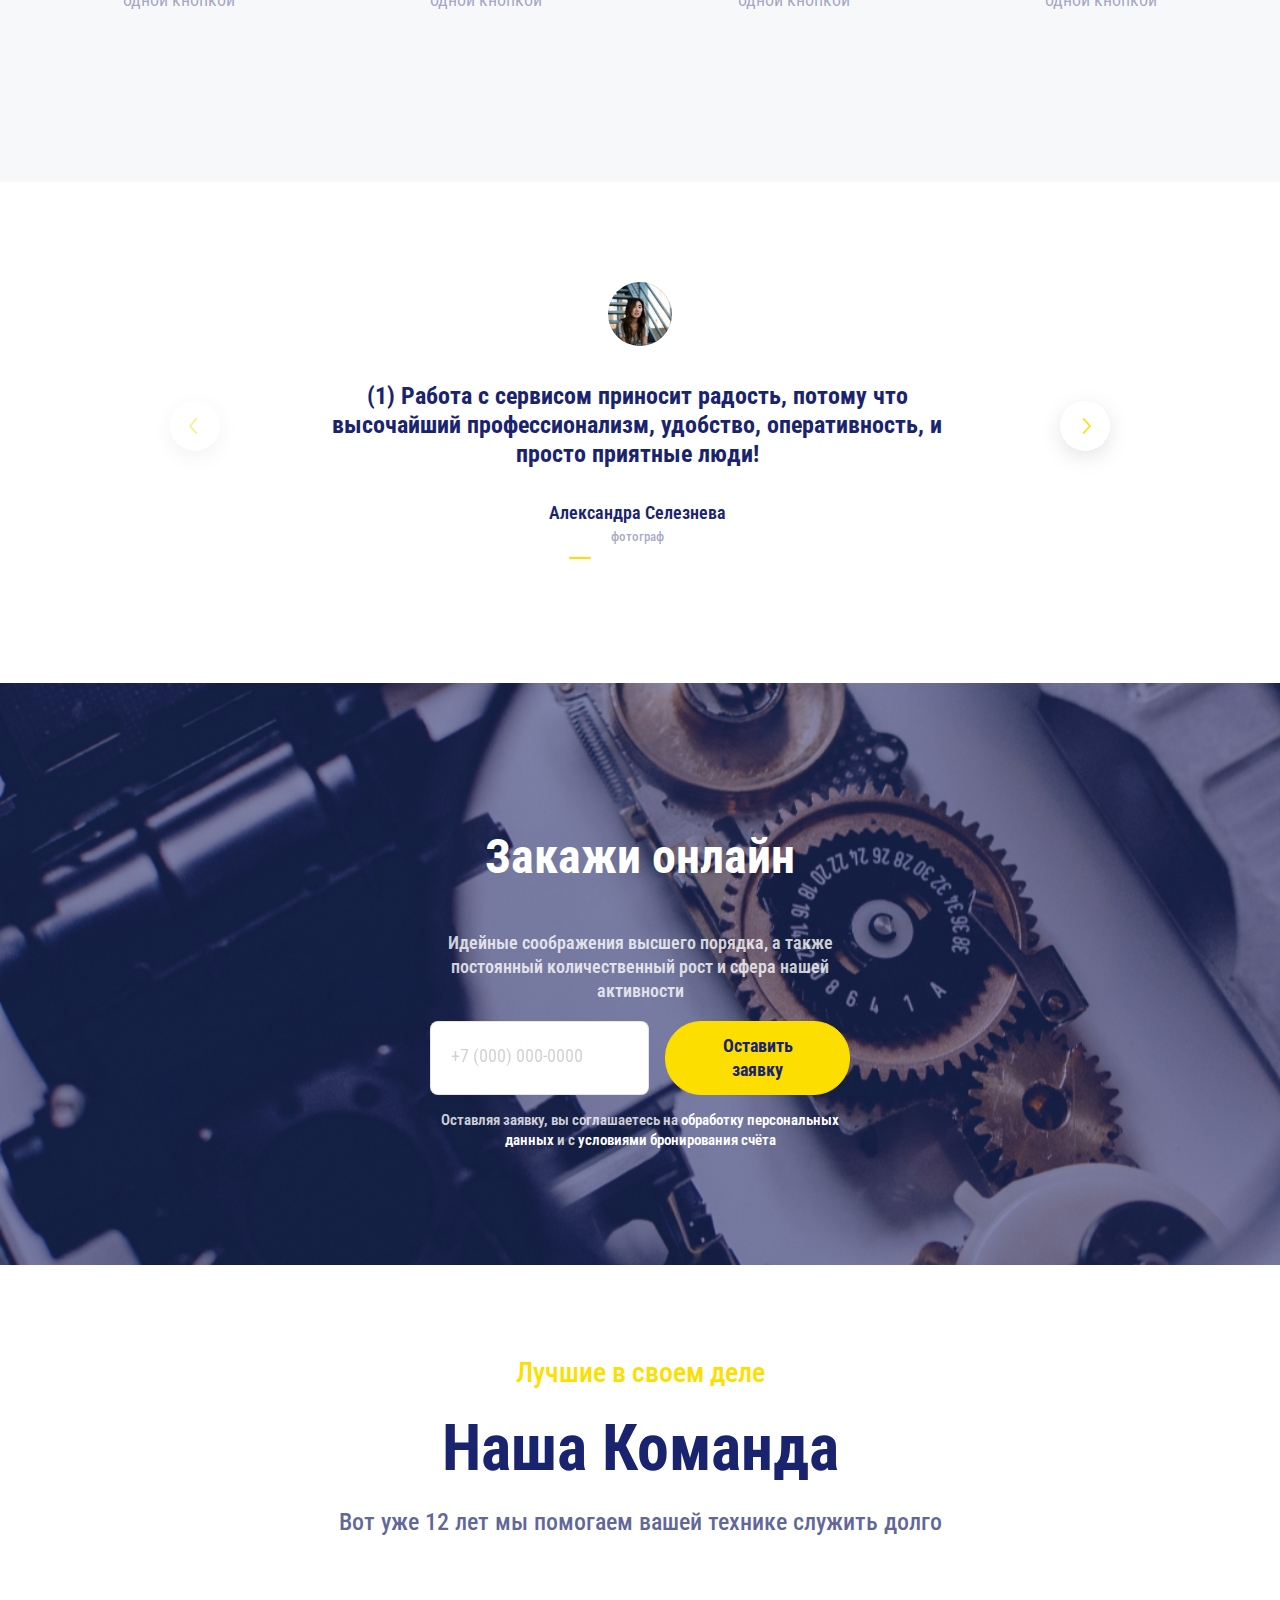
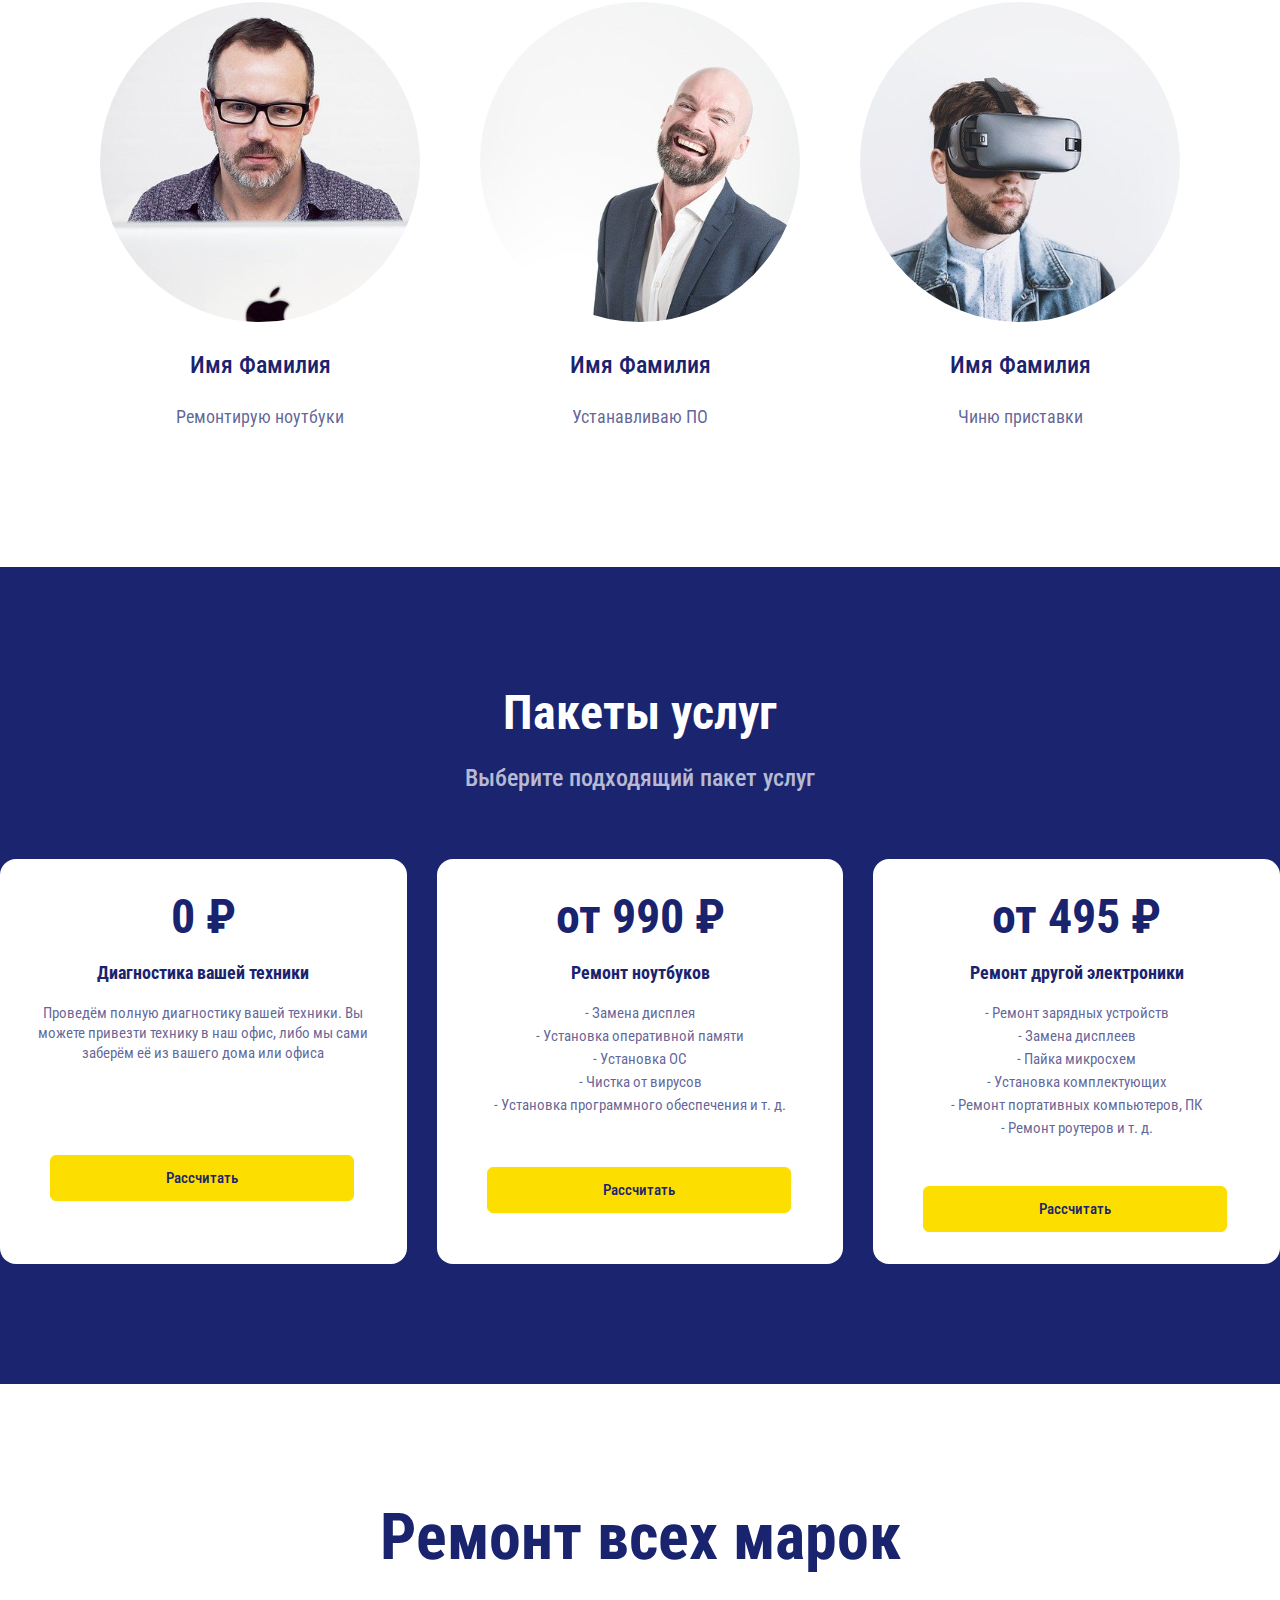
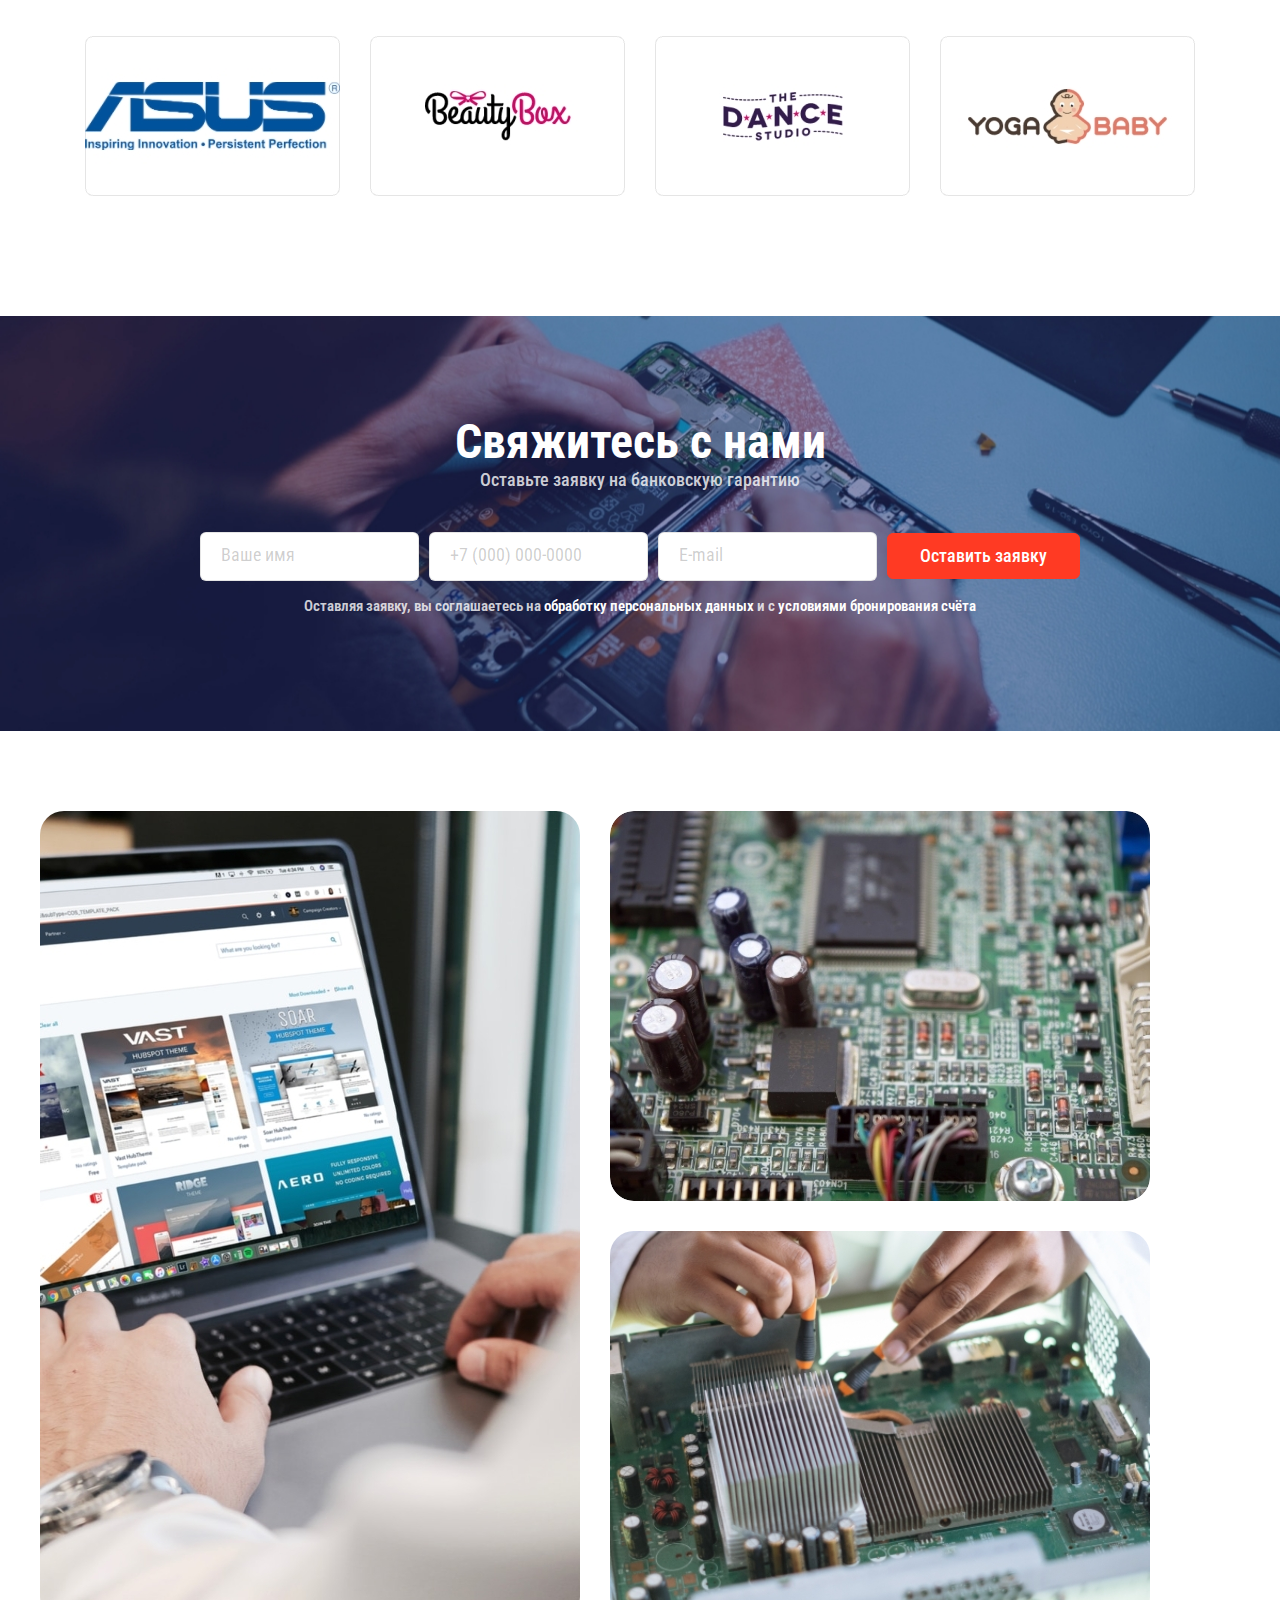
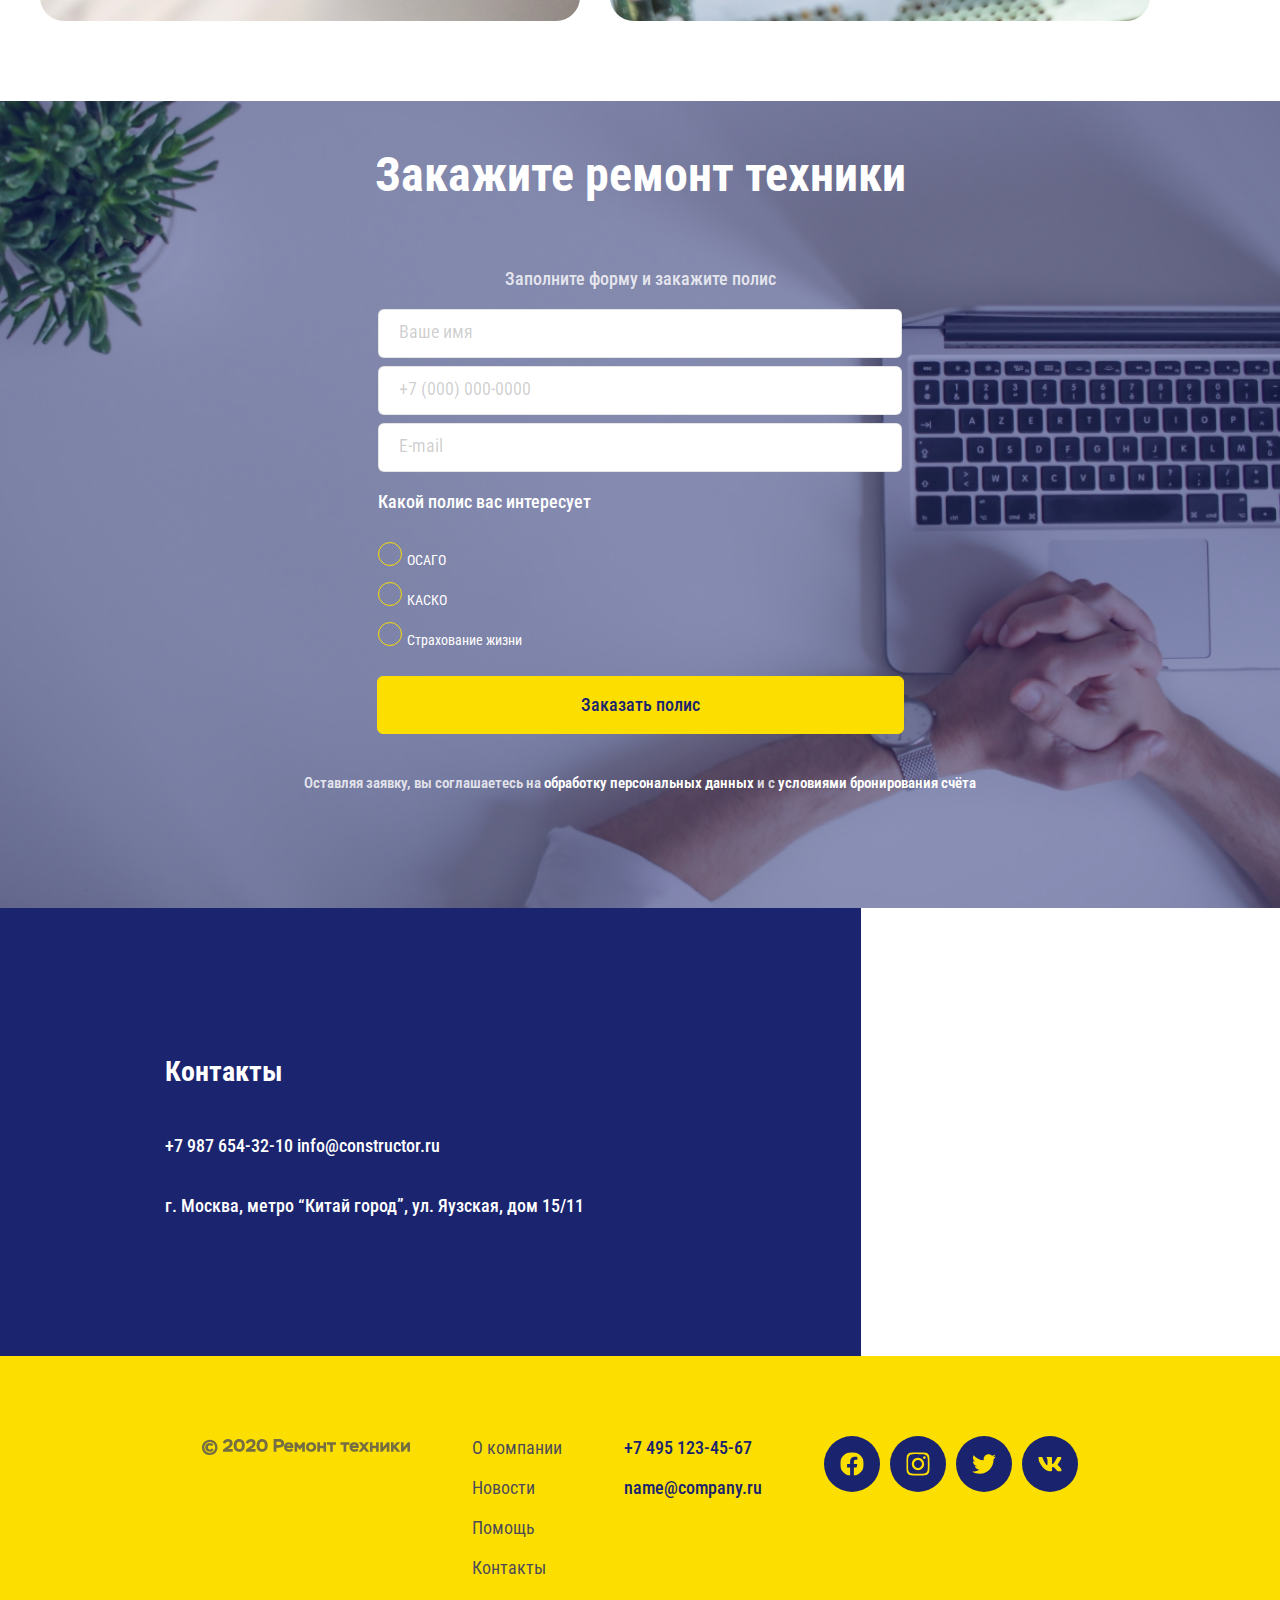
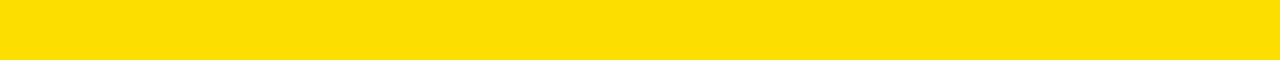
==== commit 80727400: "upDate-x1" ====
--- a/index.html
+++ b/index.html
@@ -80,7 +80,7 @@
                     </svg>
                 </a>
                 <div class="trust__box_info">
-                    <p class="trust__box_title">Гарантия 5 месяцев</p>
+                    <p class="trust__box_title">Выезжаем к вам домой</p>
                     <p class="trust__box_text">Создавайте счёт и отправляйте контрагенту одной кнопкой</p>
                 </div>
             </div>
@@ -97,7 +97,7 @@
                     </svg>
                 </a>
                 <div class="trust__box_info">
-                    <p class="trust__box_title">Гарантия 5 месяцев</p>
+                    <p class="trust__box_title">Более 5 лет на рынке</p>
                     <p class="trust__box_text">Создавайте счёт и отправляйте контрагенту одной кнопкой</p>
                 </div>
             </div>
@@ -114,7 +114,7 @@
                     </svg>
                 </a>
                 <div class="trust__box_info">
-                    <p class="trust__box_title">Гарантия 5 месяцев</p>
+                    <p class="trust__box_title">Чиним всю технику</p>
                     <p class="trust__box_text">Создавайте счёт и отправляйте контрагенту одной кнопкой</p>
                 </div>
             </div>
@@ -220,12 +220,12 @@
             <div class="team__img_box">
                 <img class="team__img_info" src="img/team-img-2.svg" alt="img2">
                 <p class="team__img_name">Имя Фамилия</p>
-                <p class="team__img_text">Ремонтирую ноутбуки</p>
+                <p class="team__img_text">Устанавливаю ПО</p>
             </div>
             <div class="team__img_box">
                 <img class="team__img_info" src="img/team-img-3.svg" alt="img3">
                 <p class="team__img_name">Имя Фамилия</p>
-                <p class="team__img_text">Ремонтирую ноутбуки</p>
+                <p class="team__img_text">Чиню приставки</p>
             </div>
         </div>
     </div>
@@ -239,30 +239,42 @@
                 <div class="services__box_description">
                     <p class="services__box_price">0 ₽</p>
                     <p class="services__box_title">Диагностика вашей техники</p>
-                    <p class="services__box_text">Проведём полную диагностику вашей техники. Вы можете привезти
+                    <p class="services__box_text-info">Проведём полную диагностику вашей техники. Вы можете привезти
                         технику
                         в
                         наш офис, либо мы сами
                         заберём её из вашего дома или офиса</p>
-                    <button class="services__box_button">Рассчитать</button>
+                    <button class="services__box_button short">Рассчитать</button>
                 </div>
             </div>
             <div class="services__box">
                 <div class="services__box_description">
                     <p class="services__box_price">от 990 ₽</p>
                     <p class="services__box_title">Ремонт ноутбуков</p>
-                    <p class="services__box_text">- Замена дисплея - Установка оперативной памяти - Установка ОС -
-                        Чистка от вирусов - Установка программного обеспечения и т. д.</p>
-                    <button class="services__box_button">Рассчитать</button>
+                    <div class="services__box_text">
+                        <p class="services__box_text-info">- Замена дисплея</p>
+                        <p class="services__box_text-info">- Установка оперативной памяти</p>
+                        <p class="services__box_text-info">- Установка ОС</p>
+                        <p class="services__box_text-info">- Чистка от вирусов</p>
+                        <p class="services__box_text-info">- Установка программного обеспечения и т. д.</p>
+                    </div>
+                    <button class="services__box_button middle">Рассчитать</button>
                 </div>
             </div>
             <div class="services__box">
                 <div class="services__box_description">
                     <p class="services__box_price">от 495 ₽</p>
                     <p class="services__box_title">Ремонт другой электроники</p>
-                    <p class="services__box_text">- Ремонт зарядных устройств - Замена дисплеев - Пайка микросхем -
-                        Установка комплектующих - Ремонт портативных компьютеров, ПК - Ремонт роутеров и т. д.</p>
-                    <button class="services__box_button">Рассчитать</button>
+                    <div class="services__box_text">
+                        <p class="services__box_text-info">- Ремонт зарядных устройств</p>
+                        <p class="services__box_text-info">- Замена дисплеев</p>
+                        <p class="services__box_text-info">- Пайка микросхем</p>
+                        <p class="services__box_text-info">- Установка комплектующих</p>
+                        <p class="services__box_text-info">- Ремонт портативных компьютеров, ПК</p>
+                        <p class="services__box_text-info">- Ремонт роутеров и т. д.</p>
+                    </div>
+                    <p> </p>
+                    <button class="services__box_button long">Рассчитать</button>
                 </div>
             </div>
         </div>
--- a/index.css
+++ b/index.css
@@ -177,9 +177,10 @@
 .trust {
   display: flex;
   flex-direction: column;
-  gap: 64px;
+  gap: 32px;
   background: rgb(247, 248, 250);
-  padding: 160px 360px 160px 360px;
+  padding-top: 120px;
+  padding-bottom: 120px;
 }
 
 .trust__info_title {
@@ -208,6 +209,7 @@
 }
 
 .trust__box_services {
+  padding: 32px;
   display: flex;
   flex-direction: column;
   align-items: center;
@@ -477,9 +479,11 @@
   border-radius: 16px;
   background: rgb(255, 255, 255);
   padding: 32px 25px 32px 25px;
+  flex-direction: column;
 }
 
 .services__box_price {
+  margin: 0;
   color: rgb(26, 35, 110);
   font-family: Roboto Condensed;
   font-size: 48px;
@@ -500,6 +504,14 @@
 }
 
 .services__box_text {
+  gap: 3px;
+  display: flex;
+  flex-direction: column;
+  align-items: center;
+}
+
+.services__box_text-info {
+  margin: 0;
   color: rgba(26, 35, 110, 0.7);
   font-family: Roboto Condensed;
   font-size: 15px;
@@ -524,6 +536,18 @@
   margin-left: 25px;
   cursor: pointer;
   transition-duration: 0.5s;
+}
+
+.short {
+  margin-top: 92px;
+}
+
+.middle {
+  margin-top: 52px;
+}
+
+.long {
+  margin-top: 32px;
 }
 
 .services__box_button:hover {
